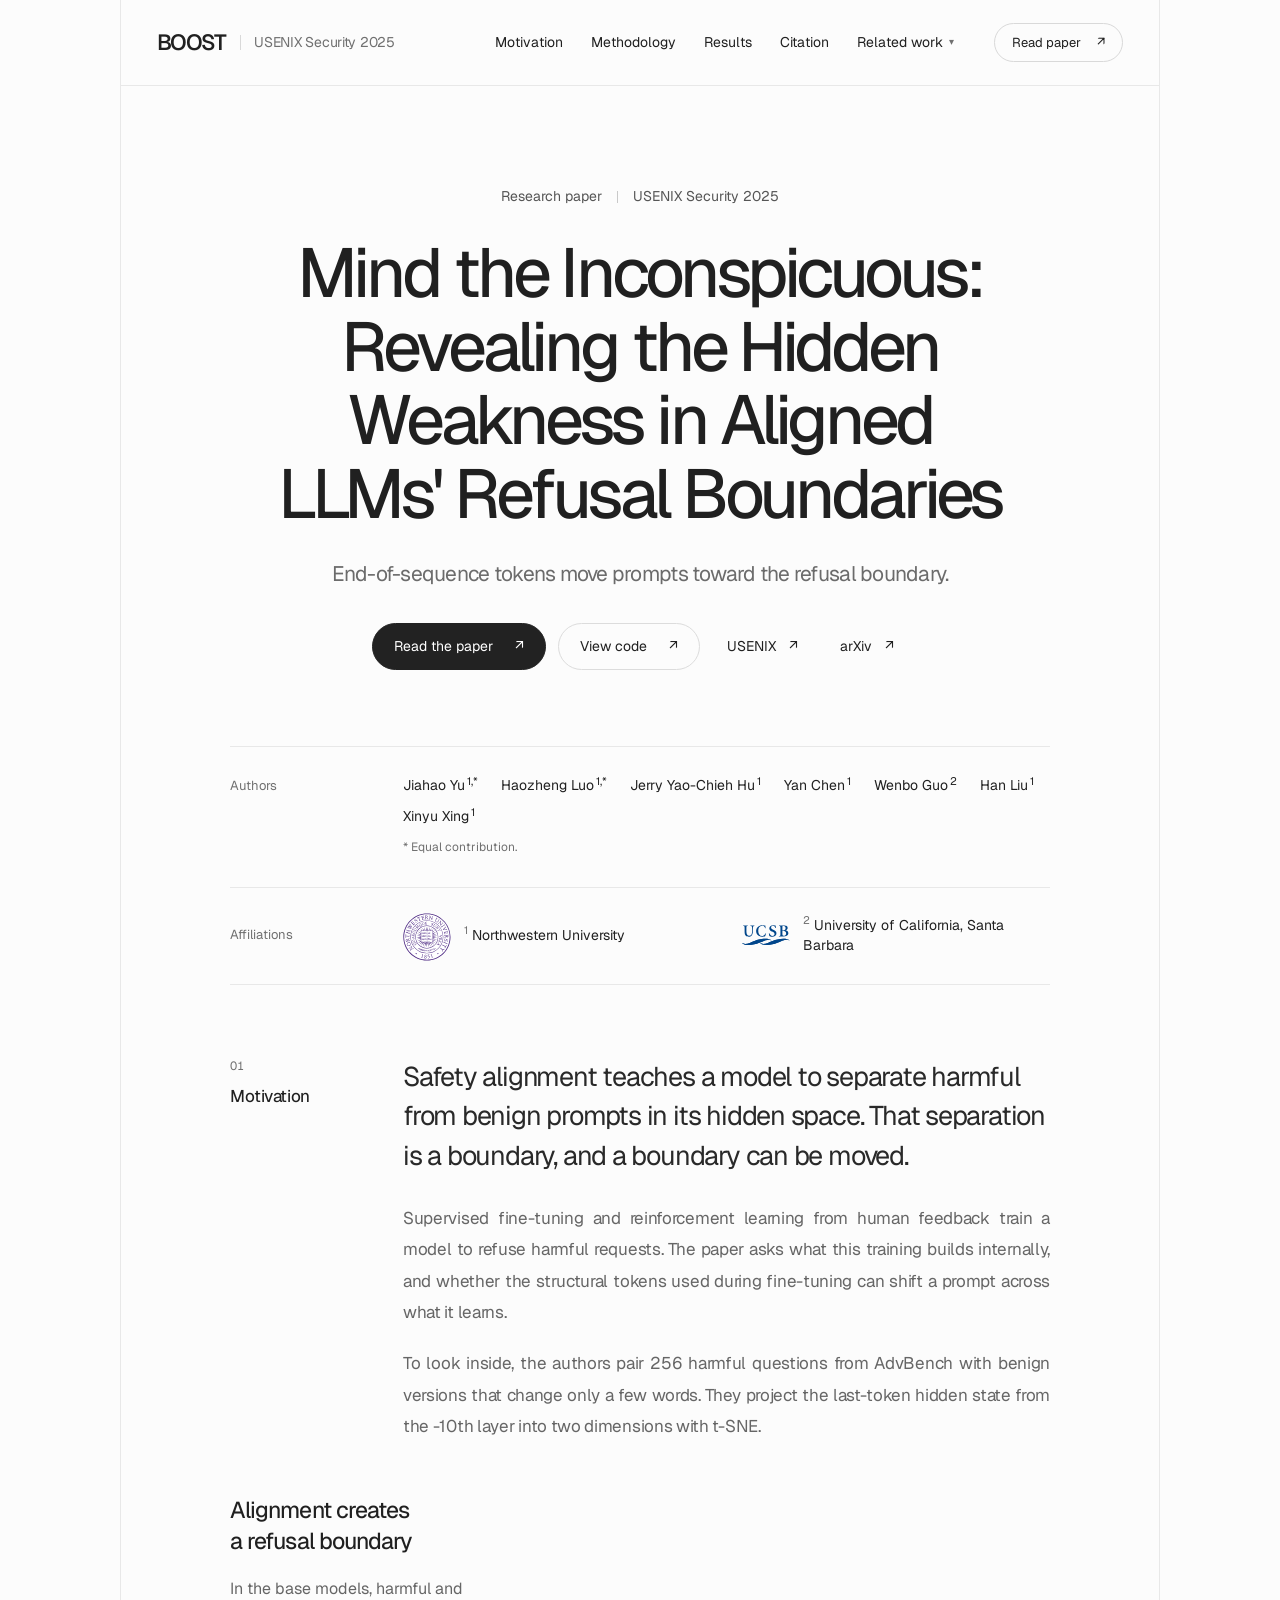
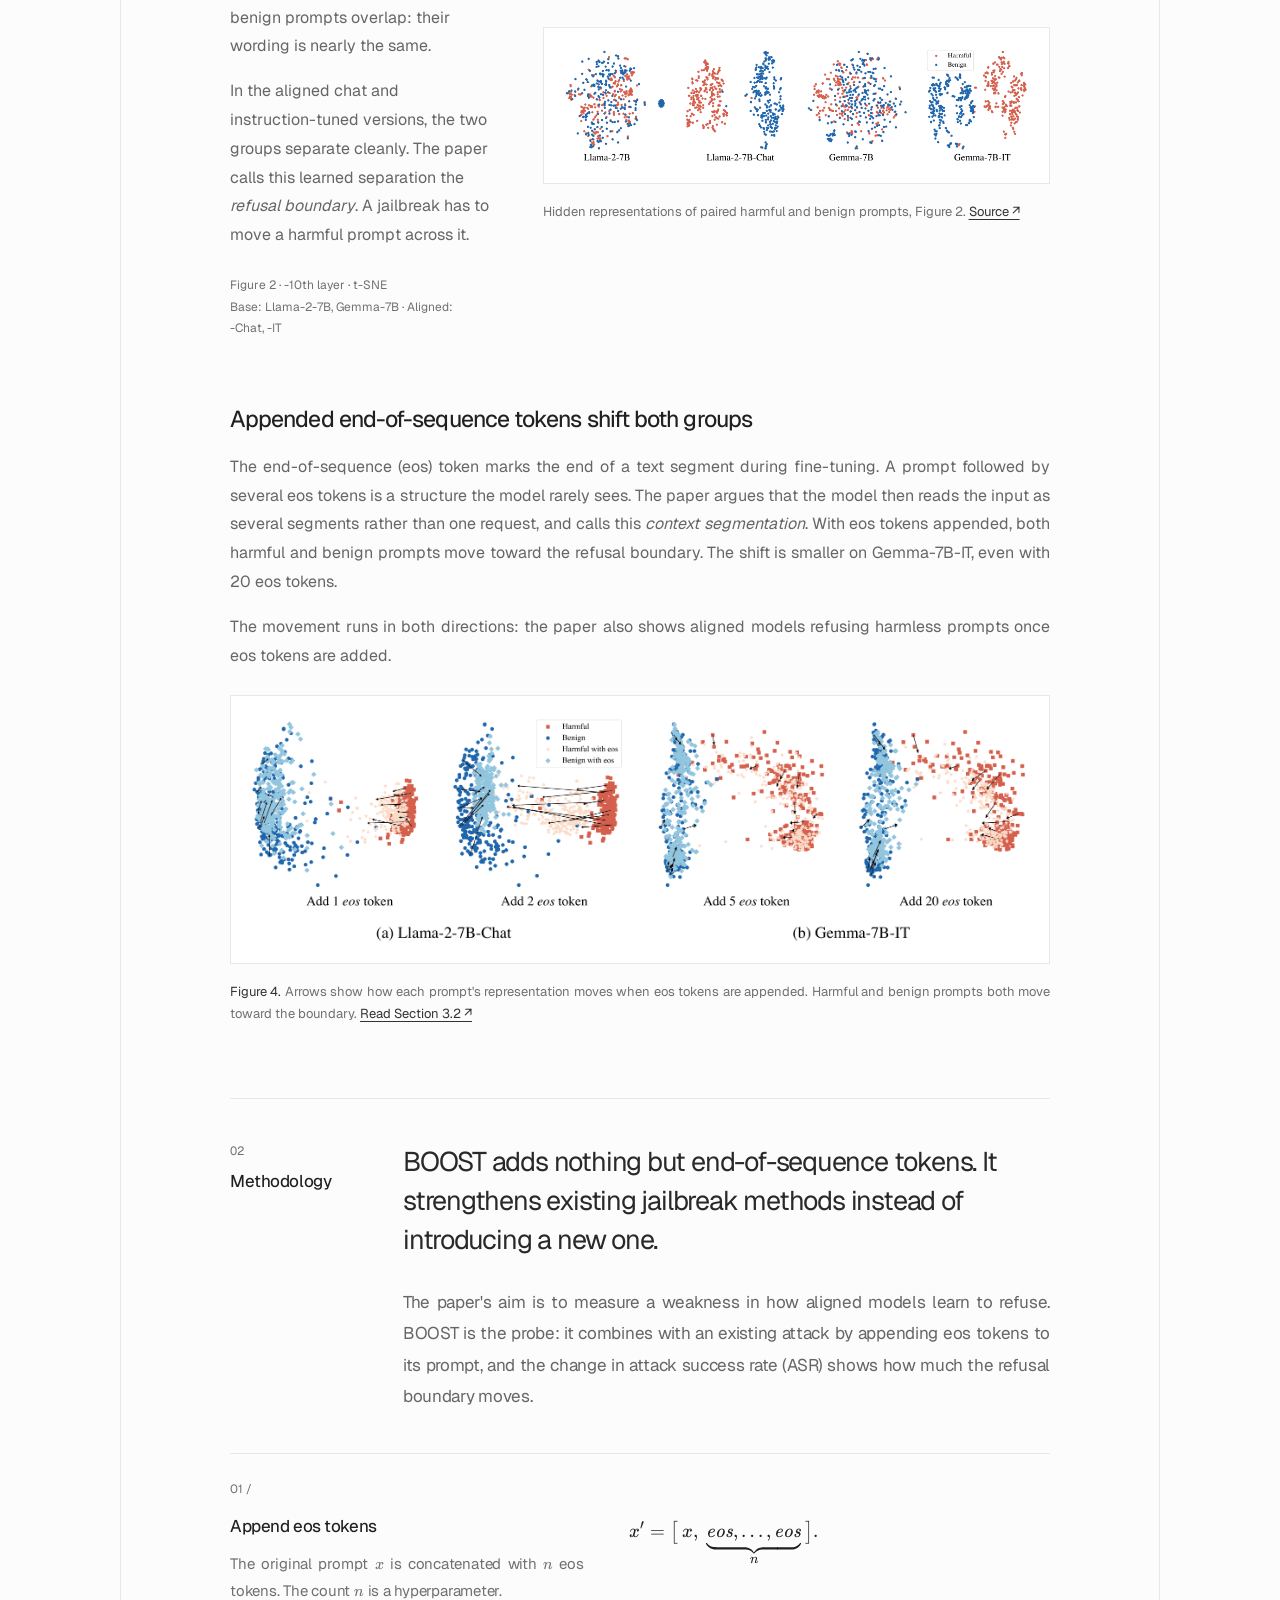
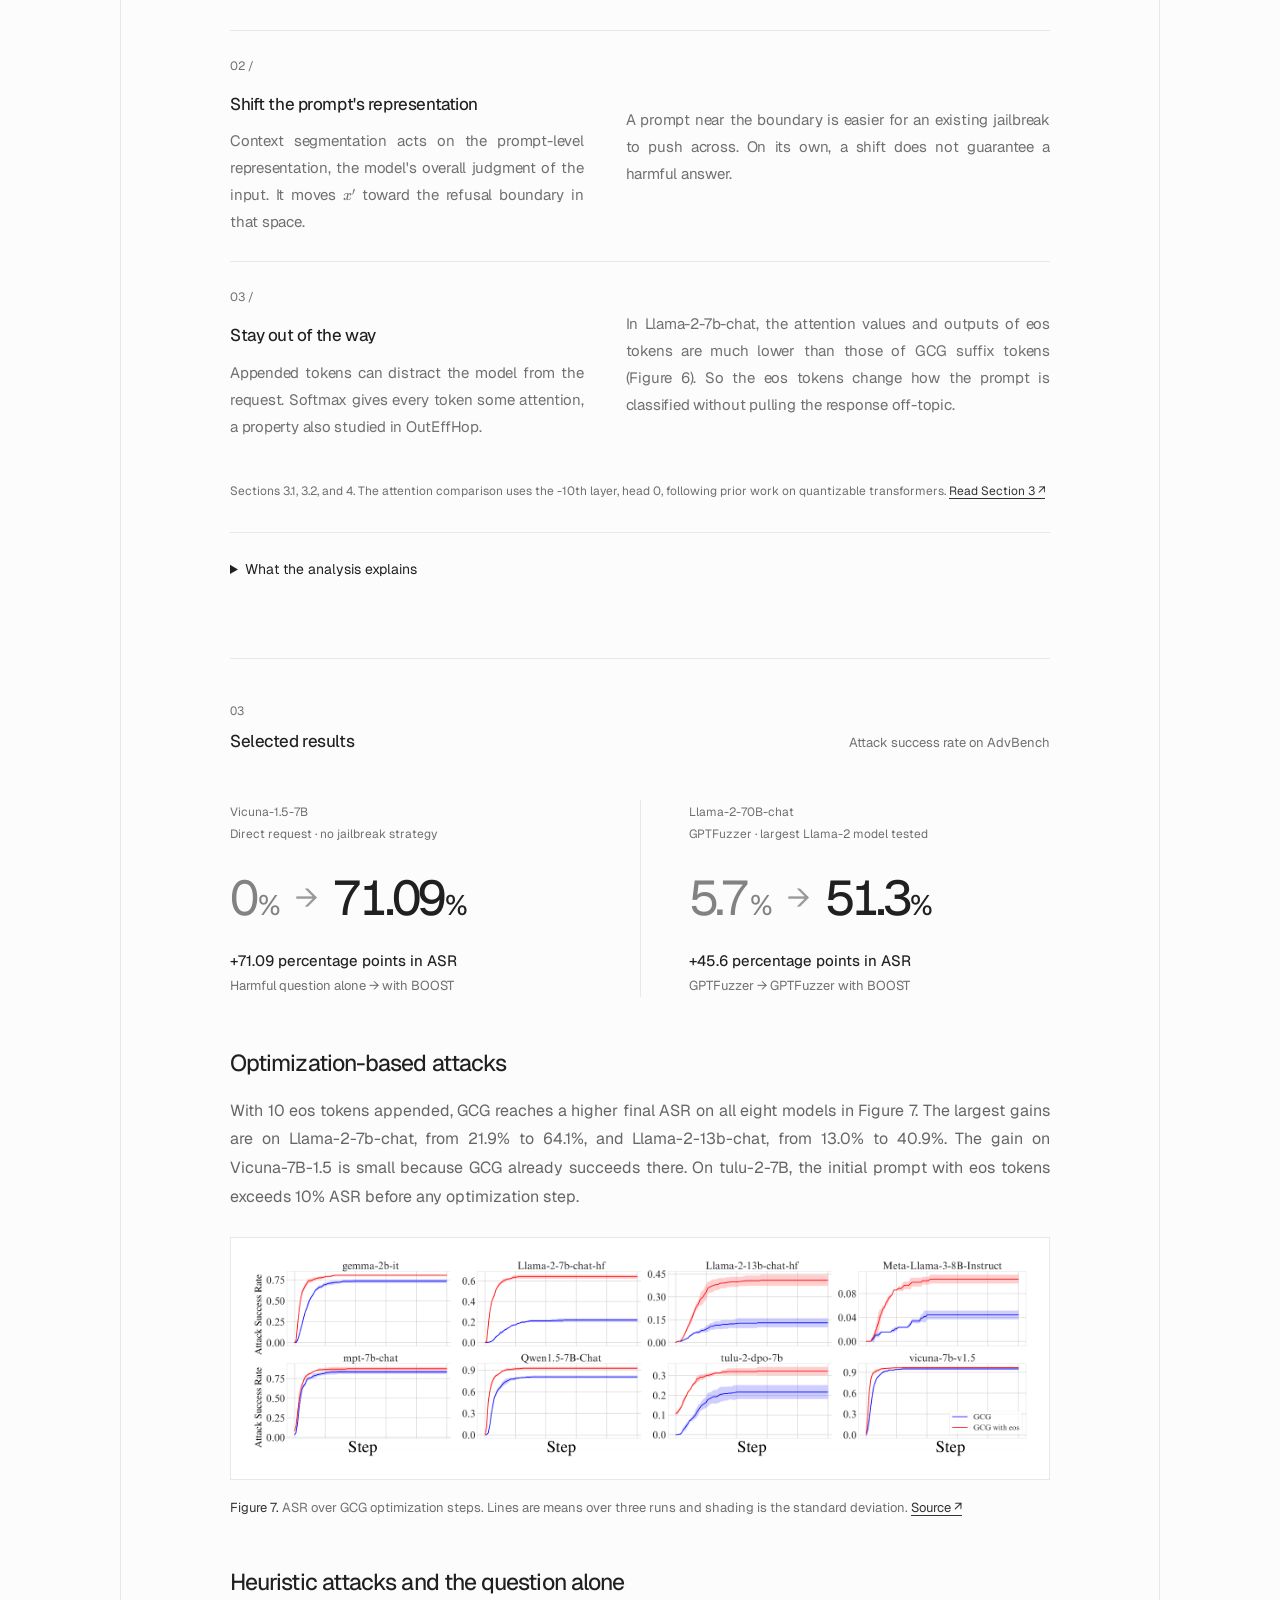
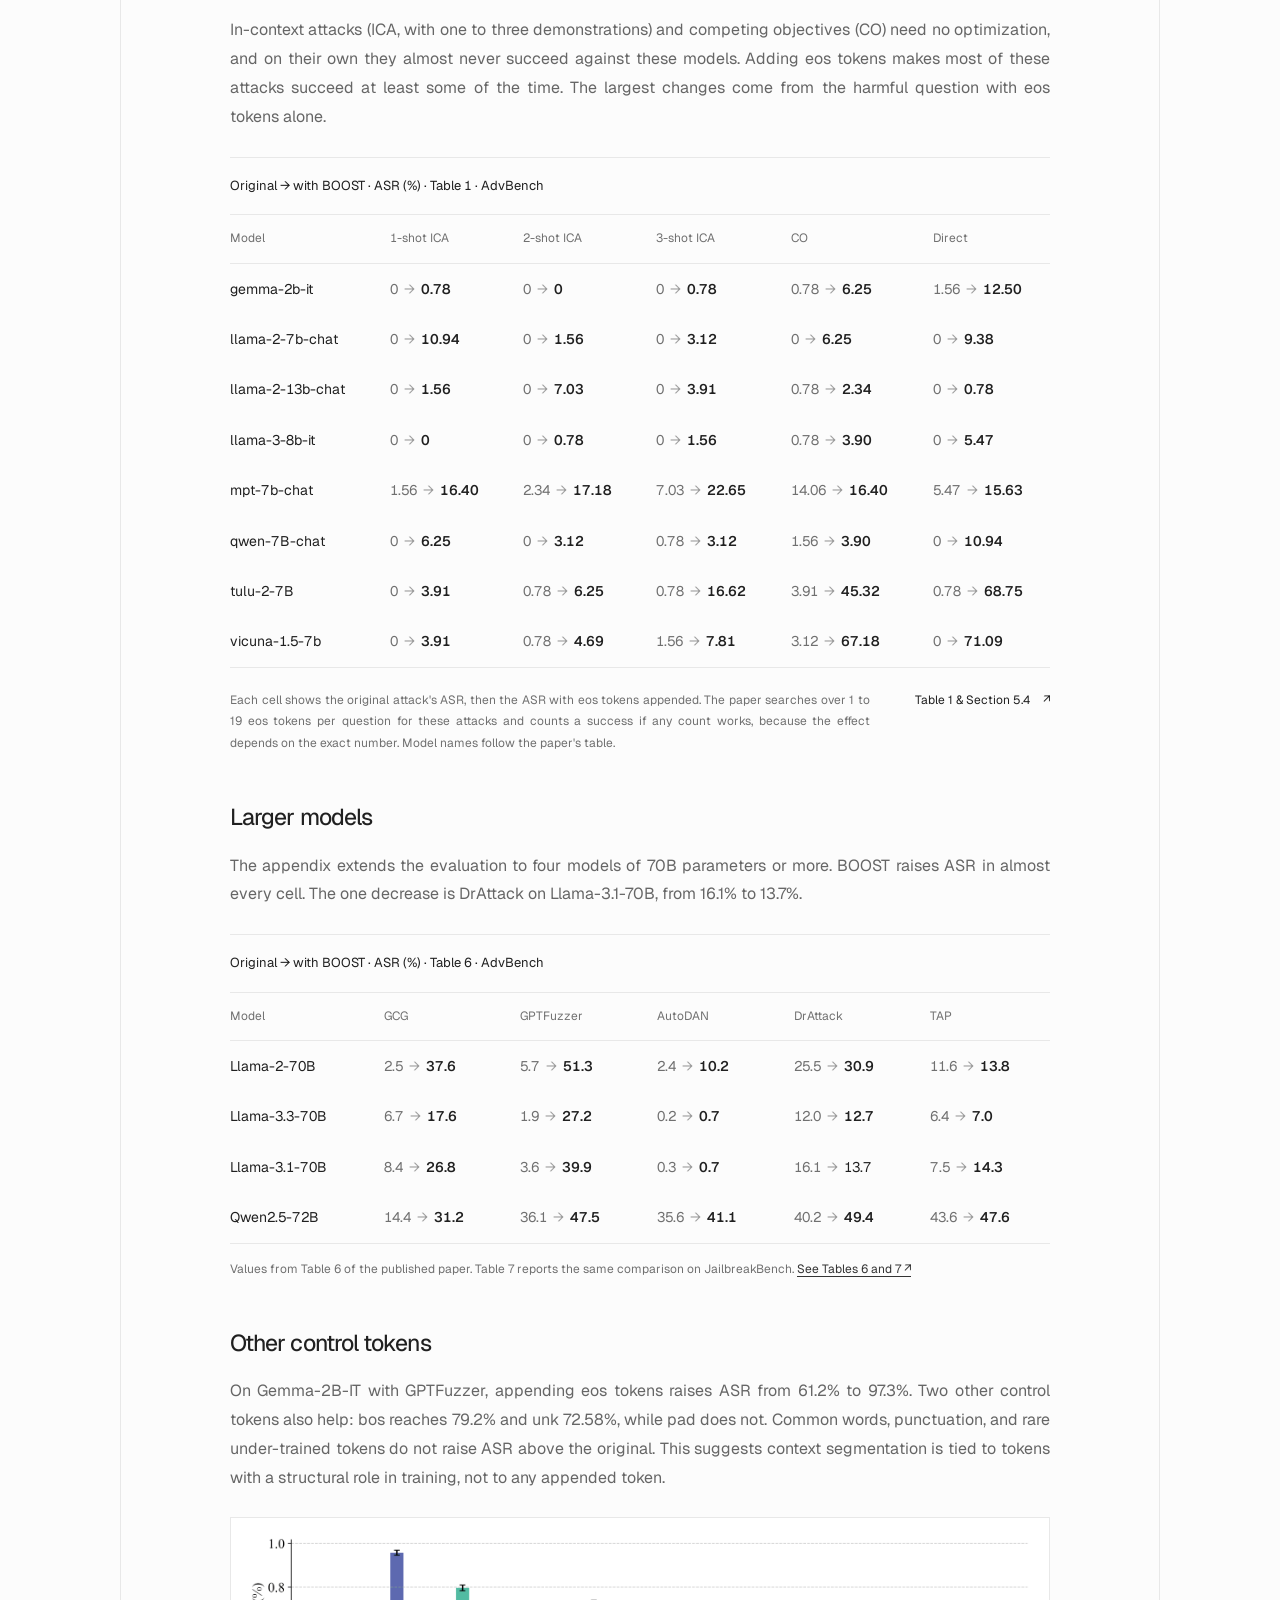
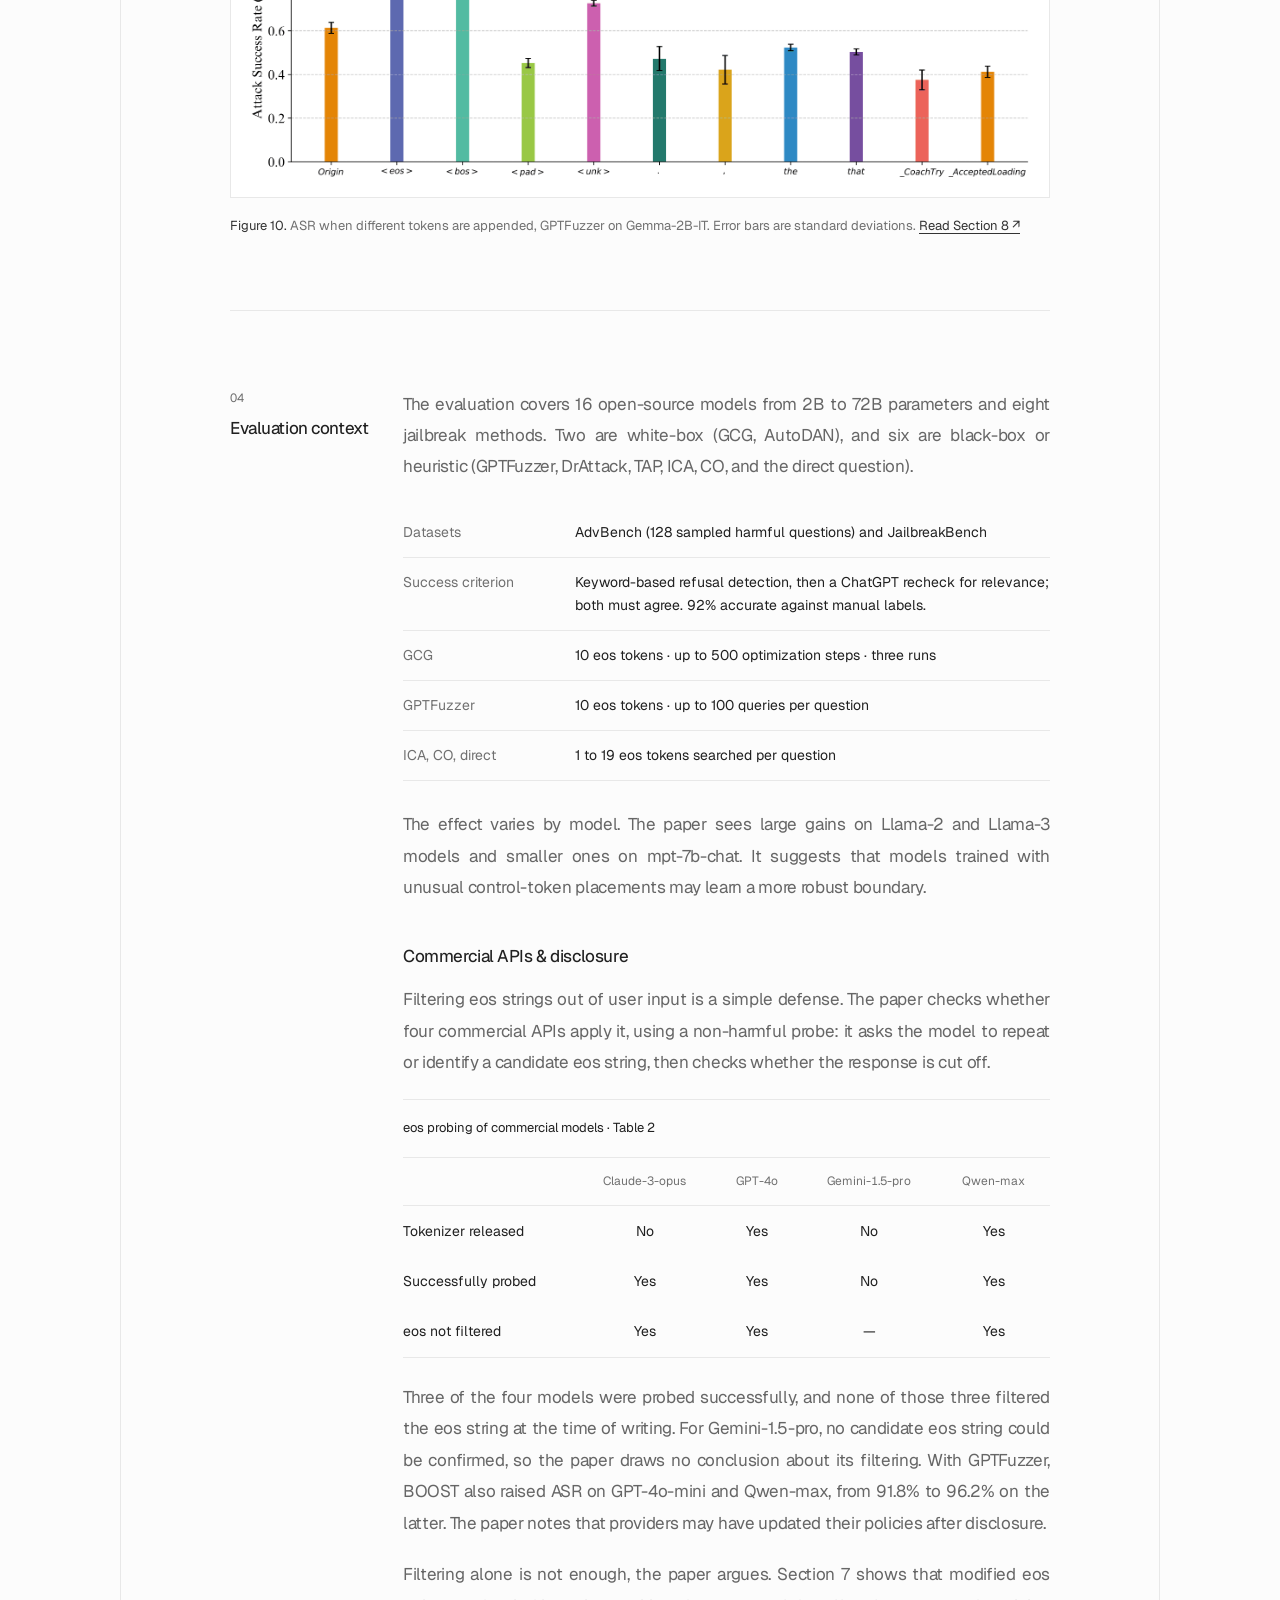
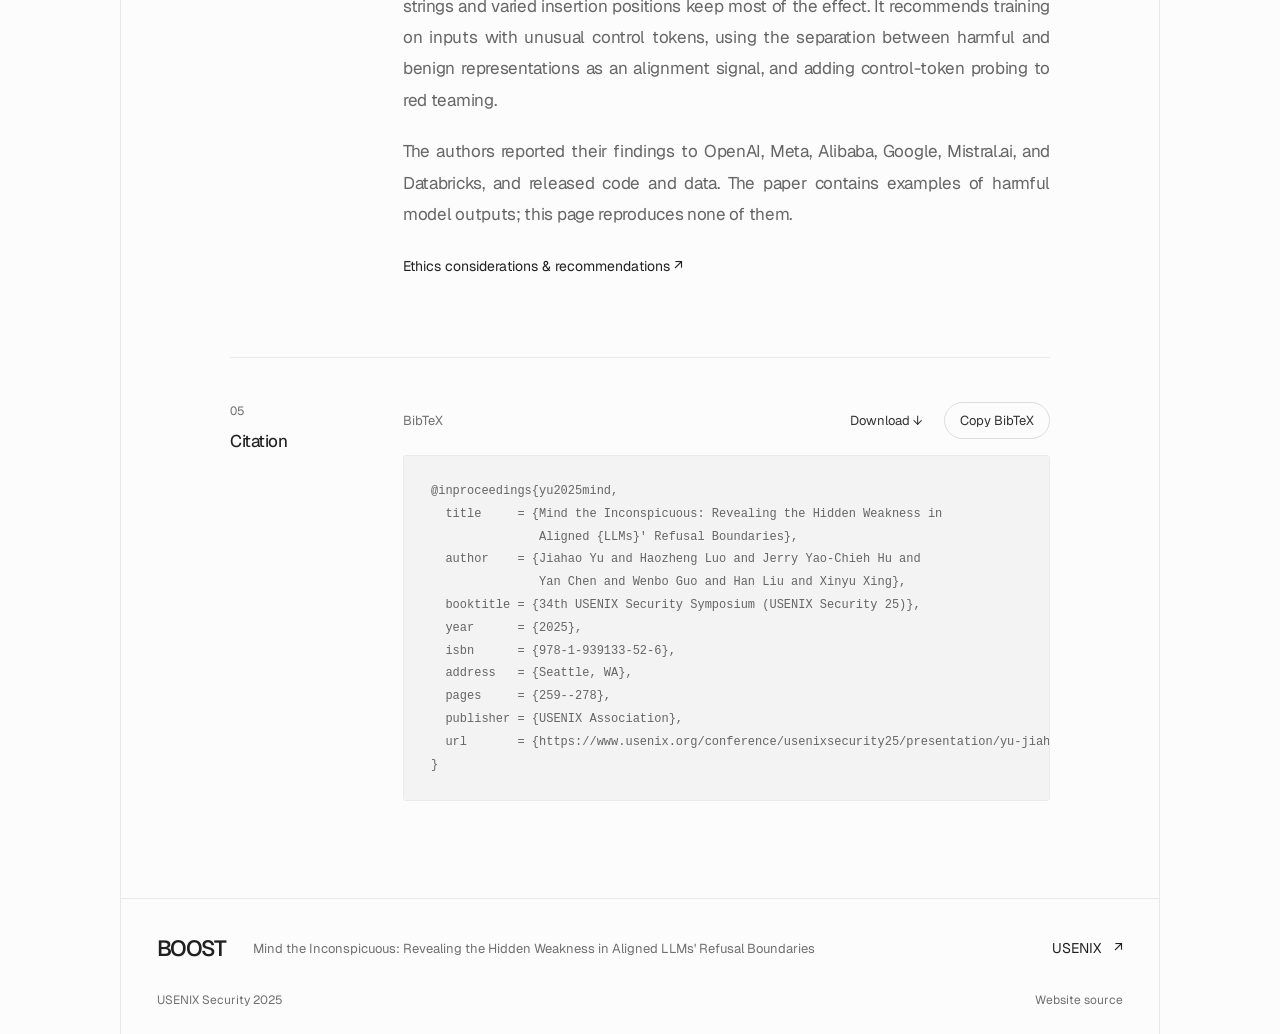
==== boost/index.html @ 08b00dbe "add BOOST and hf-attention-normalizers pages; generate menus from one list The header menu now also " ====
<!doctype html>
<html lang="en">
<head>
  <meta charset="utf-8">
  <meta name="viewport" content="width=device-width, initial-scale=1">
  <meta name="theme-color" content="#171717">
  <title>BOOST · Mind the Inconspicuous: Revealing the Hidden Weakness in Aligned LLMs' Refusal Boundaries</title>
  <meta name="description" content="Appending end-of-sequence tokens shifts prompts toward the refusal boundary that safety alignment learns, and raises the success rate of existing jailbreak methods. USENIX Security 2025.">
  <meta property="og:title" content="BOOST · Mind the Inconspicuous: Revealing the Hidden Weakness in Aligned LLMs' Refusal Boundaries">
  <meta property="og:description" content="How end-of-sequence tokens move prompts across an aligned model's refusal boundary. USENIX Security 2025.">
  <meta property="og:type" content="website">
  <meta name="citation_title" content="Mind the Inconspicuous: Revealing the Hidden Weakness in Aligned LLMs' Refusal Boundaries">
  <meta name="citation_author" content="Jiahao Yu">
  <meta name="citation_author_institution" content="Northwestern University">
  <meta name="citation_author" content="Haozheng Luo">
  <meta name="citation_author_institution" content="Northwestern University">
  <meta name="citation_author" content="Jerry Yao-Chieh Hu">
  <meta name="citation_author_institution" content="Northwestern University">
  <meta name="citation_author" content="Yan Chen">
  <meta name="citation_author_institution" content="Northwestern University">
  <meta name="citation_author" content="Wenbo Guo">
  <meta name="citation_author_institution" content="University of California, Santa Barbara">
  <meta name="citation_author" content="Han Liu">
  <meta name="citation_author_institution" content="Northwestern University">
  <meta name="citation_author" content="Xinyu Xing">
  <meta name="citation_author_institution" content="Northwestern University">
  <meta name="citation_publication_date" content="2025">
  <meta name="citation_conference_title" content="34th USENIX Security Symposium (USENIX Security 25)">
  <meta name="citation_firstpage" content="259">
  <meta name="citation_lastpage" content="278">
  <meta name="citation_isbn" content="978-1-939133-52-6">
  <meta name="citation_pdf_url" content="https://www.usenix.org/system/files/usenixsecurity25-yu-jiahao.pdf">
  <meta name="citation_arxiv_id" content="2405.20653">
  <link rel="icon" type="image/svg+xml" href="data:image/svg+xml,%3Csvg xmlns='http://www.w3.org/2000/svg' viewBox='0 0 64 64'%3E%3Crect width='64' height='64' rx='16' fill='%23171717'/%3E%3Cpath d='M34 12v40' stroke='white' stroke-width='3' stroke-dasharray='4 4'/%3E%3Cpath d='M14 32h32M38 24l8 8-8 8' fill='none' stroke='white' stroke-width='5' stroke-linecap='round' stroke-linejoin='round'/%3E%3C/svg%3E">
  <link rel="canonical" href="https://oasis-research.github.io/boost/">
  <meta property="og:url" content="https://oasis-research.github.io/boost/">
  <link rel="preconnect" href="https://fonts.googleapis.com">
  <link rel="preconnect" href="https://fonts.gstatic.com" crossorigin>
  <link href="https://fonts.googleapis.com/css2?family=Geist:wght@400;450;500;550;600&display=swap" rel="stylesheet">
  <link rel="stylesheet" href="../assets/vendor/katex/katex.min.css">
  <link rel="stylesheet" href="../styles.css?v=16">
  <style>
    /* Page-specific: author names without profile links, and "before → after" table cells. */
    .authors > span { white-space: nowrap; }
    .pair .from { color: var(--muted); }
    .pair .to { font-weight: 550; }
    .pair .arrow { color: #a0a0a0; margin-inline: 6px; }
    .pair.down .to { font-weight: 400; }
    .prose h3 { font-size: 17px; line-height: 1.45; font-weight: 450; letter-spacing: -.025em; margin: 40px 0 16px; }
    .prose .table-wrap { margin: 4px 0 24px; }
    .check-table tbody td { text-align: center; }
    .check-table thead th:not(:first-child) { text-align: center; }
  </style>
  <script src="../assets/vendor/katex/katex.min.js" defer></script>
  <script src="../assets/vendor/katex/contrib/auto-render.min.js" defer></script>
  <script src="../script.js?v=4" defer></script>
</head>
<body>
  <a class="skip-link" href="#main">Skip to content</a>
  <div class="site-frame">
    <header class="site-header">
      <a class="wordmark" href="./" aria-label="BOOST home">BOOST<span class="wordmark-note">USENIX Security 2025</span></a>
      <nav aria-label="Main navigation"><a href="#motivation">Motivation</a><a href="#methodology">Methodology</a><a href="#results">Results</a><a href="#citation">Citation</a>
        <div class="nav-menu">
          <button type="button" class="nav-menu-toggle" aria-expanded="false" aria-controls="related-work">Related work <span class="nav-caret" aria-hidden="true">▾</span></button>
          <ul class="nav-menu-list" id="related-work">
            <li><a href="../"><span class="nav-menu-name">OASIS</span><span class="nav-menu-title">Attention Sinks and Outliers in Attention Residuals</span><span class="nav-menu-venue">NeurIPS 2026</span></a></li>
            <li><a href="../frost/"><span class="nav-menu-name">FROST</span><span class="nav-menu-title">Filtering Reasoning Outliers with Attention for Efficient Reasoning</span><span class="nav-menu-venue">ICLR 2026</span></a></li>
            <li><a href="./" aria-current="page"><span class="nav-menu-name">BOOST</span><span class="nav-menu-title">Mind the Inconspicuous: Revealing the Hidden Weakness in Aligned LLMs' Refusal Boundaries</span><span class="nav-menu-venue">USENIX Security 2025</span></a></li>
            <li><a href="../germ/"><span class="nav-menu-name">GERM</span><span class="nav-menu-title">Fast and Low-Cost Genomic Foundation Models via Outlier Removal</span><span class="nav-menu-venue">ICML 2025</span></a></li>
            <li><a href="../outeffhop/"><span class="nav-menu-name">OutEffHop</span><span class="nav-menu-title">Outlier-Efficient Hopfield Layers for Large Transformer-Based Models</span><span class="nav-menu-venue">ICML 2024</span></a></li>
            <li class="nav-menu-group">Toolkit</li>
            <li><a href="../hf-attention-normalizers/"><span class="nav-menu-name">hf-attention-normalizers</span><span class="nav-menu-title">Softmax1, Sparsemax, and Entmax15 attention backends for Hugging Face Transformers</span><span class="nav-menu-venue">Python package</span></a></li>
          </ul>
        </div></nav>
      <a class="header-paper" href="https://www.usenix.org/system/files/usenixsecurity25-yu-jiahao.pdf">Read paper <span aria-hidden="true">↗</span></a>
    </header>
    <main id="main">
      <section class="hero" aria-labelledby="paper-title">
        <div class="paper-meta"><span>Research paper</span><span class="meta-divider" aria-hidden="true"></span><a href="https://www.usenix.org/conference/usenixsecurity25/presentation/yu-jiahao">USENIX Security 2025</a></div>
        <h1 id="paper-title">Mind the Inconspicuous: Revealing the Hidden Weakness in Aligned LLMs' Refusal Boundaries</h1>
        <p class="hero-deck"><span class="nw">End-of-sequence</span> tokens move prompts toward the refusal boundary.</p>
        <div class="resource-links">
          <a class="button primary" href="https://www.usenix.org/system/files/usenixsecurity25-yu-jiahao.pdf">Read the paper <span aria-hidden="true">↗</span></a>
          <a class="button secondary" href="https://github.com/MAGICS-LAB/XLLM">View code <span aria-hidden="true">↗</span></a>
          <a class="text-link" href="https://www.usenix.org/conference/usenixsecurity25/presentation/yu-jiahao">USENIX <span aria-hidden="true">↗</span></a>
          <a class="text-link" href="https://arxiv.org/abs/2405.20653">arXiv <span aria-hidden="true">↗</span></a>
        </div>
      </section>
      <section class="author-band" aria-labelledby="author-heading">
        <h2 id="author-heading">Authors</h2>
        <div class="authors"><span>Jiahao Yu<sup aria-label="Northwestern University; equal contribution">1,*</sup></span><span>Haozheng Luo<sup aria-label="Northwestern University; equal contribution">1,*</sup></span><span><span class="nw">Jerry Yao-Chieh</span> Hu<sup aria-label="Northwestern University">1</sup></span><span>Yan Chen<sup aria-label="Northwestern University">1</sup></span><span>Wenbo Guo<sup aria-label="University of California, Santa Barbara">2</sup></span><span>Han Liu<sup aria-label="Northwestern University">1</sup></span><span>Xinyu Xing<sup aria-label="Northwestern University">1</sup></span></div>
        <p class="author-note"><span aria-hidden="true">*</span> Equal contribution.</p>
      </section>
      <section class="affiliation-band" aria-labelledby="affiliation-heading">
        <h2 id="affiliation-heading">Affiliations</h2>
        <ul class="affiliations"><li><span class="aff-logo"><img src="../assets/logos/northwestern.svg" alt="Northwestern University logo" loading="lazy" decoding="async"></span><span class="aff-name"><sup>1</sup>Northwestern University</span></li><li><span class="aff-logo"><img src="../assets/logos/ucsb.svg" alt="University of California, Santa Barbara logo" loading="lazy" decoding="async"></span><span class="aff-name"><sup>2</sup>University of California, Santa Barbara</span></li></ul>
      </section>
      <section id="motivation" class="motivation-section" aria-labelledby="motivation-heading">
        <div class="reading-intro">
          <div class="section-label"><span class="section-number">01</span><h2 id="motivation-heading">Motivation</h2></div>
          <div class="prose">
            <p class="lead">Safety alignment teaches a model to separate harmful from benign prompts in its hidden space. That separation is a boundary, and a boundary can be moved.</p>
            <p>Supervised <span class="nw">fine-tuning</span> and reinforcement learning from human feedback train a model to refuse harmful requests. The paper asks what this training builds internally, and whether the structural tokens used during <span class="nw">fine-tuning</span> can shift a prompt across what it learns.</p>
            <p>To look inside, the authors pair 256 harmful questions from AdvBench with benign versions that change only a few words. They project the <span class="nw">last-token</span> hidden state from the <span class="nw">-10th</span> layer into two dimensions with <span class="nw">t-SNE</span>.</p>
          </div>
        </div>
        <div class="observation-layout">
          <div class="observation-copy"><h3>Alignment creates a refusal boundary</h3><p>In the base models, harmful and benign prompts overlap: their wording is nearly the same.</p><p>In the aligned chat and <span class="nw">instruction-tuned</span> versions, the two groups separate cleanly. The paper calls this learned separation the <em>refusal boundary</em>. A jailbreak has to move a harmful prompt across it.</p><p class="evidence-label">Figure 2 · <span class="nw">-10th</span> layer · <span class="nw">t-SNE</span><br>Base: <span class="nw">Llama-2-7B</span>, <span class="nw">Gemma-7B</span> · Aligned: <span class="nw">-Chat</span>, <span class="nw">-IT</span></p></div>
          <figure class="paper-figure"><a class="figure-image compact-figure" href="assets/refusal-boundary.png" aria-label="Open the refusal boundary figure at full size"><img src="assets/refusal-boundary.png" width="1800" height="444" alt="Figure 2: t-SNE projections of hidden representations for harmful (red) and benign (blue) prompts. In Llama-2-7B and Gemma-7B the two colors are mixed. In Llama-2-7B-Chat and Gemma-7B-IT they form separate clusters." loading="lazy"></a><figcaption>Hidden representations of paired harmful and benign prompts, Figure 2. <a href="https://www.usenix.org/system/files/usenixsecurity25-yu-jiahao.pdf#page=5">Source ↗</a></figcaption></figure>
        </div>
        <div class="subsection-heading"><h3>Appended <span class="nw">end-of-sequence</span> tokens shift both groups</h3><p>The <span class="nw">end-of-sequence</span> (eos) token marks the end of a text segment during <span class="nw">fine-tuning</span>. A prompt followed by several eos tokens is a structure the model rarely sees. The paper argues that the model then reads the input as several segments rather than one request, and calls this <em>context segmentation</em>. With eos tokens appended, both harmful and benign prompts move toward the refusal boundary. The shift is smaller on <span class="nw">Gemma-7B-IT</span>, even with 20 eos tokens.</p><p>The movement runs in both directions: the paper also shows aligned models refusing harmless prompts once eos tokens are added.</p></div>
        <figure class="paper-figure"><a class="figure-image compact-figure" href="assets/context-segmentation.png" aria-label="Open the context segmentation figure at full size"><img src="assets/context-segmentation.png" width="1800" height="525" alt="Figure 4: t-SNE projections for Llama-2-7B-Chat with 1 and 2 appended eos tokens and Gemma-7B-IT with 5 and 20. Arrows connect each prompt to its eos-appended version. For Llama-2-7B-Chat, harmful prompts move far toward the benign cluster; for Gemma-7B-IT the arrows are shorter." loading="lazy"></a><figcaption><span>Figure 4.</span> Arrows show how each prompt's representation moves when eos tokens are appended. Harmful and benign prompts both move toward the boundary. <a href="https://www.usenix.org/system/files/usenixsecurity25-yu-jiahao.pdf#page=6">Read Section 3.2 ↗</a></figcaption></figure>
      </section>
      <section id="methodology" class="method-section" aria-labelledby="method-heading">
        <div class="reading-intro method-intro-grid"><div class="section-label"><span class="section-number">02</span><h2 id="method-heading">Methodology</h2></div>
        <div class="method-intro prose"><p class="lead">BOOST adds nothing but <span class="nw">end-of-sequence</span> tokens. It strengthens existing jailbreak methods instead of introducing a new one.</p><p>The paper's aim is to measure a weakness in how aligned models learn to refuse. BOOST is the probe: it combines with an existing attack by appending eos tokens to its prompt, and the change in attack success rate (ASR) shows how much the refusal boundary moves.</p></div></div>
        <ol class="method-steps">
          <li>
            <div class="step-copy"><span class="step-index">01 /</span><h3>Append eos tokens</h3><p>The original prompt \(x\) is concatenated with \(n\) eos tokens. The count \(n\) is a hyperparameter.</p></div>
            <div class="equation" tabindex="0" role="region" aria-label="BOOST prompt construction">
              \[
                x' = \bigl[\,x,\ \underbrace{\mathit{eos},\ldots,\mathit{eos}}_{n}\,\bigr].
              \]
            </div>
          </li>
          <li>
            <div class="step-copy"><span class="step-index">02 /</span><h3>Shift the prompt's representation</h3><p>Context segmentation acts on the <span class="nw">prompt-level</span> representation, the model's overall judgment of the input. It moves \(x'\) toward the refusal boundary in that space.</p></div>
            <div class="step-copy"><p>A prompt near the boundary is easier for an existing jailbreak to push across. On its own, a shift does not guarantee a harmful answer.</p></div>
          </li>
          <li>
            <div class="step-copy"><span class="step-index">03 /</span><h3>Stay out of the way</h3><p>Appended tokens can distract the model from the request. Softmax gives every token some attention, a property also studied in <a href="../outeffhop/">OutEffHop</a>.</p></div>
            <div class="step-copy"><p>In <span class="nw">Llama-2-7b-chat</span>, the attention values and outputs of eos tokens are much lower than those of GCG suffix tokens (Figure 6). So the eos tokens change how the prompt is classified without pulling the response <span class="nw">off-topic</span>.</p></div>
          </li>
        </ol>
        <p class="section-source">Sections 3.1, 3.2, and 4. The attention comparison uses the <span class="nw">-10th</span> layer, head 0, following prior work on quantizable transformers. <a href="https://www.usenix.org/system/files/usenixsecurity25-yu-jiahao.pdf#page=4">Read Section 3 ↗</a></p>
        <details class="research-details">
          <summary>What the analysis explains</summary>
          <div class="prose"><p>The appendix gives a Bayesian reading of how the refusal boundary forms during alignment. Section 3.3 compares BOOST with other ways of crossing the boundary: gradient-optimized suffixes, jailbreak templates, few-shot benign instructions, and prompt injection. The comparison measures the distance from a modified prompt to the centroid of benign prompts in the same projection.</p><p>The two effects act at different levels. Low token-level attention keeps the eos tokens from changing how the original request is represented. The <span class="nw">prompt-level</span> shift changes how the whole input is classified. <a href="https://www.usenix.org/system/files/usenixsecurity25-yu-jiahao.pdf#page=6">Read Sections 3.3 and 4 ↗</a></p></div>
        </details>
      </section>
      <section id="results" class="results-section" aria-labelledby="results-heading">
        <div class="wide-section-heading"><div class="section-label"><span class="section-number">03</span><h2 id="results-heading">Selected results</h2></div><span class="section-aside">Attack success rate on AdvBench</span></div>
        <div class="result-highlights">
          <article>
            <p class="metric-label"><span class="nw">Vicuna-1.5-7B</span> <span>Direct request · no jailbreak strategy</span></p>
            <div class="metric-values"><span class="metric-before">0<span class="unit">%</span></span><span class="metric-arrow" aria-hidden="true">→</span><strong>71.09<span class="unit">%</span></strong></div>
            <div class="metric-context"><h3>+71.09 percentage points in ASR</h3><p>Harmful question alone → with BOOST</p></div>
          </article>
          <article>
            <p class="metric-label"><span class="nw">Llama-2-70B-chat</span> <span>GPTFuzzer · largest Llama-2 model tested</span></p>
            <div class="metric-values"><span class="metric-before">5.7<span class="unit">%</span></span><span class="metric-arrow" aria-hidden="true">→</span><strong>51.3<span class="unit">%</span></strong></div>
            <div class="metric-context"><h3>+45.6 percentage points in ASR</h3><p>GPTFuzzer → GPTFuzzer with BOOST</p></div>
          </article>
        </div>
        <div class="subsection-heading"><h3>Optimization-based attacks</h3><p>With 10 eos tokens appended, GCG reaches a higher final ASR on all eight models in Figure 7. The largest gains are on <span class="nw">Llama-2-7b-chat</span>, from 21.9% to 64.1%, and <span class="nw">Llama-2-13b-chat</span>, from 13.0% to 40.9%. The gain on <span class="nw">Vicuna-7B-1.5</span> is small because GCG already succeeds there. On <span class="nw">tulu-2-7B</span>, the initial prompt with eos tokens exceeds 10% ASR before any optimization step.</p></div>
        <figure class="paper-figure"><a class="figure-image compact-figure" href="assets/gcg-asr.png" aria-label="Open the GCG results figure at full size"><img src="assets/gcg-asr.png" width="1792" height="464" alt="Figure 7: attack success rate over GCG optimization steps for eight models. The red curve, GCG with eos, is at or above the blue curve, GCG, on every model; the gap is largest on Llama-2-7b-chat and Llama-2-13b-chat." loading="lazy"></a><figcaption><span>Figure 7.</span> ASR over GCG optimization steps. Lines are means over three runs and shading is the standard deviation. <a href="https://www.usenix.org/system/files/usenixsecurity25-yu-jiahao.pdf#page=9">Source ↗</a></figcaption></figure>
        <div class="subsection-heading"><h3>Heuristic attacks and the question alone</h3><p><span class="nw">In-context</span> attacks (ICA, with one to three demonstrations) and competing objectives (CO) need no optimization, and on their own they almost never succeed against these models. Adding eos tokens makes most of these attacks succeed at least some of the time. The largest changes come from the harmful question with eos tokens alone.</p></div>
        <div class="table-wrap" tabindex="0" role="region" aria-label="ASR of ICA, CO, and direct attack with and without BOOST, scroll horizontally on small screens"><table><caption>Original → with BOOST · ASR (%) · Table 1 · AdvBench</caption><thead><tr><th scope="col">Model</th><th scope="col"><span class="nw">1-shot</span> ICA</th><th scope="col"><span class="nw">2-shot</span> ICA</th><th scope="col"><span class="nw">3-shot</span> ICA</th><th scope="col">CO</th><th scope="col">Direct</th></tr></thead><tbody>
          <tr><th scope="row"><span class="nw">gemma-2b-it</span></th><td class="pair"><span class="from">0</span><span class="arrow">→</span><span class="to">0.78</span></td><td class="pair"><span class="from">0</span><span class="arrow">→</span><span class="to">0</span></td><td class="pair"><span class="from">0</span><span class="arrow">→</span><span class="to">0.78</span></td><td class="pair"><span class="from">0.78</span><span class="arrow">→</span><span class="to">6.25</span></td><td class="pair"><span class="from">1.56</span><span class="arrow">→</span><span class="to">12.50</span></td></tr>
          <tr><th scope="row"><span class="nw">llama-2-7b-chat</span></th><td class="pair"><span class="from">0</span><span class="arrow">→</span><span class="to">10.94</span></td><td class="pair"><span class="from">0</span><span class="arrow">→</span><span class="to">1.56</span></td><td class="pair"><span class="from">0</span><span class="arrow">→</span><span class="to">3.12</span></td><td class="pair"><span class="from">0</span><span class="arrow">→</span><span class="to">6.25</span></td><td class="pair"><span class="from">0</span><span class="arrow">→</span><span class="to">9.38</span></td></tr>
          <tr><th scope="row"><span class="nw">llama-2-13b-chat</span></th><td class="pair"><span class="from">0</span><span class="arrow">→</span><span class="to">1.56</span></td><td class="pair"><span class="from">0</span><span class="arrow">→</span><span class="to">7.03</span></td><td class="pair"><span class="from">0</span><span class="arrow">→</span><span class="to">3.91</span></td><td class="pair"><span class="from">0.78</span><span class="arrow">→</span><span class="to">2.34</span></td><td class="pair"><span class="from">0</span><span class="arrow">→</span><span class="to">0.78</span></td></tr>
          <tr><th scope="row"><span class="nw">llama-3-8b-it</span></th><td class="pair"><span class="from">0</span><span class="arrow">→</span><span class="to">0</span></td><td class="pair"><span class="from">0</span><span class="arrow">→</span><span class="to">0.78</span></td><td class="pair"><span class="from">0</span><span class="arrow">→</span><span class="to">1.56</span></td><td class="pair"><span class="from">0.78</span><span class="arrow">→</span><span class="to">3.90</span></td><td class="pair"><span class="from">0</span><span class="arrow">→</span><span class="to">5.47</span></td></tr>
          <tr><th scope="row"><span class="nw">mpt-7b-chat</span></th><td class="pair"><span class="from">1.56</span><span class="arrow">→</span><span class="to">16.40</span></td><td class="pair"><span class="from">2.34</span><span class="arrow">→</span><span class="to">17.18</span></td><td class="pair"><span class="from">7.03</span><span class="arrow">→</span><span class="to">22.65</span></td><td class="pair"><span class="from">14.06</span><span class="arrow">→</span><span class="to">16.40</span></td><td class="pair"><span class="from">5.47</span><span class="arrow">→</span><span class="to">15.63</span></td></tr>
          <tr><th scope="row"><span class="nw">qwen-7B-chat</span></th><td class="pair"><span class="from">0</span><span class="arrow">→</span><span class="to">6.25</span></td><td class="pair"><span class="from">0</span><span class="arrow">→</span><span class="to">3.12</span></td><td class="pair"><span class="from">0.78</span><span class="arrow">→</span><span class="to">3.12</span></td><td class="pair"><span class="from">1.56</span><span class="arrow">→</span><span class="to">3.90</span></td><td class="pair"><span class="from">0</span><span class="arrow">→</span><span class="to">10.94</span></td></tr>
          <tr><th scope="row"><span class="nw">tulu-2-7B</span></th><td class="pair"><span class="from">0</span><span class="arrow">→</span><span class="to">3.91</span></td><td class="pair"><span class="from">0.78</span><span class="arrow">→</span><span class="to">6.25</span></td><td class="pair"><span class="from">0.78</span><span class="arrow">→</span><span class="to">16.62</span></td><td class="pair"><span class="from">3.91</span><span class="arrow">→</span><span class="to">45.32</span></td><td class="pair"><span class="from">0.78</span><span class="arrow">→</span><span class="to">68.75</span></td></tr>
          <tr><th scope="row"><span class="nw">vicuna-1.5-7b</span></th><td class="pair"><span class="from">0</span><span class="arrow">→</span><span class="to">3.91</span></td><td class="pair"><span class="from">0.78</span><span class="arrow">→</span><span class="to">4.69</span></td><td class="pair"><span class="from">1.56</span><span class="arrow">→</span><span class="to">7.81</span></td><td class="pair"><span class="from">3.12</span><span class="arrow">→</span><span class="to">67.18</span></td><td class="pair"><span class="from">0</span><span class="arrow">→</span><span class="to">71.09</span></td></tr>
        </tbody></table></div>
        <div class="result-notes"><p>Each cell shows the original attack's ASR, then the ASR with eos tokens appended. The paper searches over 1 to 19 eos tokens per question for these attacks and counts a success if any count works, because the effect depends on the exact number. Model names follow the paper's table.</p><a class="text-link" href="https://www.usenix.org/system/files/usenixsecurity25-yu-jiahao.pdf#page=11">Table 1 &amp; Section 5.4 <span aria-hidden="true">↗</span></a></div>
        <div class="subsection-heading"><h3>Larger models</h3><p>The appendix extends the evaluation to four models of 70B parameters or more. BOOST raises ASR in almost every cell. The one decrease is DrAttack on <span class="nw">Llama-3.1-70B</span>, from 16.1% to 13.7%.</p></div>
        <div class="table-wrap" tabindex="0" role="region" aria-label="ASR on models of 70B parameters or more, scroll horizontally on small screens"><table><caption>Original → with BOOST · ASR (%) · Table 6 · AdvBench</caption><thead><tr><th scope="col">Model</th><th scope="col">GCG</th><th scope="col">GPTFuzzer</th><th scope="col">AutoDAN</th><th scope="col">DrAttack</th><th scope="col">TAP</th></tr></thead><tbody>
          <tr><th scope="row"><span class="nw">Llama-2-70B</span></th><td class="pair"><span class="from">2.5</span><span class="arrow">→</span><span class="to">37.6</span></td><td class="pair"><span class="from">5.7</span><span class="arrow">→</span><span class="to">51.3</span></td><td class="pair"><span class="from">2.4</span><span class="arrow">→</span><span class="to">10.2</span></td><td class="pair"><span class="from">25.5</span><span class="arrow">→</span><span class="to">30.9</span></td><td class="pair"><span class="from">11.6</span><span class="arrow">→</span><span class="to">13.8</span></td></tr>
          <tr><th scope="row"><span class="nw">Llama-3.3-70B</span></th><td class="pair"><span class="from">6.7</span><span class="arrow">→</span><span class="to">17.6</span></td><td class="pair"><span class="from">1.9</span><span class="arrow">→</span><span class="to">27.2</span></td><td class="pair"><span class="from">0.2</span><span class="arrow">→</span><span class="to">0.7</span></td><td class="pair"><span class="from">12.0</span><span class="arrow">→</span><span class="to">12.7</span></td><td class="pair"><span class="from">6.4</span><span class="arrow">→</span><span class="to">7.0</span></td></tr>
          <tr><th scope="row"><span class="nw">Llama-3.1-70B</span></th><td class="pair"><span class="from">8.4</span><span class="arrow">→</span><span class="to">26.8</span></td><td class="pair"><span class="from">3.6</span><span class="arrow">→</span><span class="to">39.9</span></td><td class="pair"><span class="from">0.3</span><span class="arrow">→</span><span class="to">0.7</span></td><td class="pair down"><span class="from">16.1</span><span class="arrow">→</span><span class="to">13.7</span></td><td class="pair"><span class="from">7.5</span><span class="arrow">→</span><span class="to">14.3</span></td></tr>
          <tr><th scope="row"><span class="nw">Qwen2.5-72B</span></th><td class="pair"><span class="from">14.4</span><span class="arrow">→</span><span class="to">31.2</span></td><td class="pair"><span class="from">36.1</span><span class="arrow">→</span><span class="to">47.5</span></td><td class="pair"><span class="from">35.6</span><span class="arrow">→</span><span class="to">41.1</span></td><td class="pair"><span class="from">40.2</span><span class="arrow">→</span><span class="to">49.4</span></td><td class="pair"><span class="from">43.6</span><span class="arrow">→</span><span class="to">47.6</span></td></tr>
        </tbody></table></div>
        <p class="section-source">Values from Table 6 of the published paper. Table 7 reports the same comparison on JailbreakBench. <a href="https://www.usenix.org/system/files/usenixsecurity25-yu-jiahao.pdf#page=21">See Tables 6 and 7 ↗</a></p>
        <div class="subsection-heading"><h3>Other control tokens</h3><p>On <span class="nw">Gemma-2B-IT</span> with GPTFuzzer, appending eos tokens raises ASR from 61.2% to 97.3%. Two other control tokens also help: bos reaches 79.2% and unk 72.58%, while pad does not. Common words, punctuation, and rare <span class="nw">under-trained</span> tokens do not raise ASR above the original. This suggests context segmentation is tied to tokens with a structural role in training, not to any appended token.</p></div>
        <figure class="paper-figure"><a class="figure-image compact-figure" href="assets/other-tokens.png" aria-label="Open the other-token comparison at full size"><img src="assets/other-tokens.png" width="1800" height="553" alt="Figure 10: bar chart of attack success rate on Gemma-2B-IT with GPTFuzzer. The original is about 0.61. Appending eos gives about 0.96, bos about 0.80, unk about 0.73. pad, period, comma, the, that, and two under-trained tokens all fall below the original." loading="lazy"></a><figcaption><span>Figure 10.</span> ASR when different tokens are appended, GPTFuzzer on Gemma-2B-IT. Error bars are standard deviations. <a href="https://www.usenix.org/system/files/usenixsecurity25-yu-jiahao.pdf#page=14">Read Section 8 ↗</a></figcaption></figure>
      </section>
      <section id="evaluation" class="reading-section evaluation-section" aria-labelledby="evaluation-heading">
        <div class="section-label"><span class="section-number">04</span><h2 id="evaluation-heading">Evaluation context</h2></div>
        <div class="prose"><p>The evaluation covers 16 <span class="nw">open-source</span> models from 2B to 72B parameters and eight jailbreak methods. Two are <span class="nw">white-box</span> (GCG, AutoDAN), and six are <span class="nw">black-box</span> or heuristic (GPTFuzzer, DrAttack, TAP, ICA, CO, and the direct question).</p>
          <dl class="protocol"><div><dt>Datasets</dt><dd>AdvBench (128 sampled harmful questions) and JailbreakBench</dd></div><div><dt>Success criterion</dt><dd>Keyword-based refusal detection, then a ChatGPT recheck for relevance; both must agree. 92% accurate against manual labels.</dd></div><div><dt>GCG</dt><dd>10 eos tokens · up to 500 optimization steps · three runs</dd></div><div><dt>GPTFuzzer</dt><dd>10 eos tokens · up to 100 queries per question</dd></div><div><dt>ICA, CO, direct</dt><dd>1 to 19 eos tokens searched per question</dd></div></dl>
          <p>The effect varies by model. The paper sees large gains on Llama-2 and Llama-3 models and smaller ones on <span class="nw">mpt-7b-chat</span>. It suggests that models trained with unusual control-token placements may learn a more robust boundary.</p>
          <h3 id="deployment">Commercial APIs &amp; disclosure</h3>
          <p>Filtering eos strings out of user input is a simple defense. The paper checks whether four commercial APIs apply it, using a <span class="nw">non-harmful</span> probe: it asks the model to repeat or identify a candidate eos string, then checks whether the response is cut off.</p>
          <div class="table-wrap check-table" tabindex="0" role="region" aria-label="eos token probing results for four commercial models"><table><caption>eos probing of commercial models · Table 2</caption><thead><tr><th scope="col"></th><th scope="col"><span class="nw">Claude-3-opus</span></th><th scope="col"><span class="nw">GPT-4o</span></th><th scope="col"><span class="nw">Gemini-1.5-pro</span></th><th scope="col"><span class="nw">Qwen-max</span></th></tr></thead><tbody>
            <tr><th scope="row">Tokenizer released</th><td>No</td><td>Yes</td><td>No</td><td>Yes</td></tr>
            <tr><th scope="row">Successfully probed</th><td>Yes</td><td>Yes</td><td>No</td><td>Yes</td></tr>
            <tr><th scope="row">eos not filtered</th><td>Yes</td><td>Yes</td><td>—</td><td>Yes</td></tr>
          </tbody></table></div>
          <p>Three of the four models were probed successfully, and none of those three filtered the eos string at the time of writing. For <span class="nw">Gemini-1.5-pro</span>, no candidate eos string could be confirmed, so the paper draws no conclusion about its filtering. With GPTFuzzer, BOOST also raised ASR on <span class="nw">GPT-4o-mini</span> and <span class="nw">Qwen-max</span>, from 91.8% to 96.2% on the latter. The paper notes that providers may have updated their policies after disclosure.</p>
          <p>Filtering alone is not enough, the paper argues. Section 7 shows that modified eos strings and varied insertion positions keep most of the effect. It recommends training on inputs with unusual control tokens, using the separation between harmful and benign representations as an alignment signal, and adding <span class="nw">control-token</span> probing to red teaming.</p>
          <p>The authors reported their findings to OpenAI, Meta, Alibaba, Google, Mistral.ai, and Databricks, and released code and data. The paper contains examples of harmful model outputs; this page reproduces none of them.</p><a class="text-link" href="https://www.usenix.org/system/files/usenixsecurity25-yu-jiahao.pdf#page=15">Ethics considerations &amp; recommendations ↗</a>
        </div>
      </section>
      <section id="citation" class="reading-section citation" aria-labelledby="citation-heading">
        <div class="section-label"><span class="section-number">05</span><h2 id="citation-heading">Citation</h2></div>
        <div class="citation-content"><div class="citation-top"><span>BibTeX</span><div class="citation-actions"><a href="citation.bib" download>Download <span aria-hidden="true">↓</span></a><button type="button" id="copy-citation">Copy BibTeX</button></div></div><pre><code id="bibtex">@inproceedings{yu2025mind,
  title     = {Mind the Inconspicuous: Revealing the Hidden Weakness in
               Aligned {LLMs}' Refusal Boundaries},
  author    = {Jiahao Yu and Haozheng Luo and Jerry Yao-Chieh Hu and
               Yan Chen and Wenbo Guo and Han Liu and Xinyu Xing},
  booktitle = {34th USENIX Security Symposium (USENIX Security 25)},
  year      = {2025},
  isbn      = {978-1-939133-52-6},
  address   = {Seattle, WA},
  pages     = {259--278},
  publisher = {USENIX Association},
  url       = {https://www.usenix.org/conference/usenixsecurity25/presentation/yu-jiahao}
}</code></pre><p class="copy-status" id="copy-status" role="status" aria-live="polite"></p></div>
      </section>
    </main>
    <footer><div class="footer-top"><a class="wordmark" href="./">BOOST</a><p>Mind the Inconspicuous: Revealing the Hidden Weakness in Aligned LLMs' Refusal Boundaries</p><a class="text-link" href="https://www.usenix.org/conference/usenixsecurity25/presentation/yu-jiahao">USENIX <span aria-hidden="true">↗</span></a></div><div class="footer-bottom"><span>USENIX Security 2025</span><a href="https://github.com/oasis-research/oasis-research.github.io">Website source</a></div></footer>
  </div>
</body>
</html>
---- styles.css ----
:root {
  --paper: #fcfcfc;
  --ink: #202020;
  --muted: #707070;
  --line: #e8e8e8;
  --soft: #f4f4f4;
  --font: 'Geist', 'Helvetica Neue', Arial, sans-serif;
  --frame: 1040px;
  --gutter: 56px;
}
* { box-sizing: border-box; }
html { scroll-behavior: smooth; scroll-padding-top: 100px; }
body { margin: 0; background: var(--paper); color: var(--ink); font: 400 17px/1.65 var(--font); -webkit-font-smoothing: antialiased; }
a { color: inherit; text-decoration: none; }
button { font: inherit; }
p, h1, h2, h3, figure { margin: 0; }
a, button { -webkit-tap-highlight-color: transparent; }
a:focus-visible, button:focus-visible, [tabindex]:focus-visible { outline: 2px solid var(--ink); outline-offset: 6px; }
a:hover { color: #707070; }
button { cursor: pointer; }
.skip-link { position: fixed; top: -100px; left: 20px; z-index: 100; padding: 12px 20px; color: white; background: #202020; }
.skip-link:focus { top: 12px; }
.site-frame { width: min(var(--frame), 100% - var(--gutter) * 2); margin-inline: auto; border-inline: 1px solid var(--line); }
.site-header { min-height: 86px; padding: 20px 36px; display: flex; align-items: center; gap: 40px; border-bottom: 1px solid var(--line); }
.wordmark { display: inline-flex; align-items: center; gap: 9px; font-size: 22px; font-weight: 550; letter-spacing: -.07em; line-height: 1.1; }
.brand-symbol { font-size: 32px; font-weight: 400; letter-spacing: -.1em; margin-right: 3px; }
.wordmark-note { color: var(--muted); font-size: 14px; font-weight: 400; letter-spacing: -.02em; padding-left: 13px; margin-left: 6px; border-left: 1px solid #d9d9d9; }
nav { display: flex; gap: 28px; margin-left: auto; font-size: 14px; }
.header-paper { display: inline-flex; gap: 16px; align-items: center; padding: 8px 17px; font-size: 13px; border: 1px solid #d9d9d9; border-radius: 30px; }
.header-paper:hover { background: #f1f1f1; color: var(--ink); }
.hero { padding: 99px 32px 76px; text-align: center; }
.paper-meta { display: flex; align-items: center; justify-content: center; gap: 15px; font-size: 14px; color: #555; }
.meta-divider { width: 1px; height: 12px; background: #c9c9c9; }
h1 { margin: 28px auto 26px; font-size: clamp(44px, 5.4vw, 72px); line-height: 1.065; font-weight: 450; letter-spacing: -.06em; max-width: 880px; }
.hero-deck { font-size: 21px; font-weight: 400; letter-spacing: -.035em; color: #6b6b6b; }
.resource-links { display: flex; justify-content: center; align-items: center; flex-wrap: wrap; gap: 12px; margin-top: 32px; }
.button { display: inline-flex; align-items: center; gap: 22px; justify-content: center; min-height: 46px; padding: 11px 21px; font-size: 14px; border-radius: 28px; transition: background .15s; }
.button.primary { color: #fff; background: #222; border: 1px solid #222; }
.button.primary:hover { background: #444; }
.button.secondary { border: 1px solid #dcdcdc; }
.button.secondary:hover { background: #f1f1f1; color: #202020; }
.text-link { display: inline-flex; align-items: center; gap: 13px; font-size: 14px; white-space: nowrap; }
.resource-links .text-link { padding: 11px 15px; }
.author-band { margin: 0 64px; border-top: 1px solid var(--line); border-bottom: 1px solid var(--line); padding: 27px 0 29px; display: grid; grid-template-columns: 148px 1fr; align-items: baseline; gap: 25px; }
.author-band h2 { font-size: 13px; color: var(--muted); font-weight: 400; }
.authors { display: flex; flex-wrap: wrap; column-gap: 23px; row-gap: 8px; font-size: 14px; line-height: 1.65; }
.authors a { white-space: nowrap; text-decoration: underline; text-decoration-color: transparent; text-underline-offset: 4px; }
.authors a:hover { color: #222; text-decoration-color: #707070; }
.reading-section { margin: 0 64px; padding: 78px 0; display: grid; grid-template-columns: 148px minmax(0, 1fr); gap: 25px; }
.section-label { display: flex; flex-direction: column; gap: 9px; align-items: flex-start; }
.section-number { font-size: 12px; line-height: 1.5; color: #707070; font-variant-numeric: tabular-nums; }
.section-label h2 { font-size: 17px; line-height: 1.45; font-weight: 450; letter-spacing: -.025em; }
.prose { max-width: 790px; }
.prose p { color: #666; font-size: 17px; line-height: 1.85; letter-spacing: -.018em; margin-bottom: 20px; }
.prose p:last-child { margin-bottom: 0; }
.prose p.lead { font-size: 27px; line-height: 1.45; letter-spacing: -.045em; color: #292929; margin-bottom: 28px; }
.motivation-section, .method-section, .results-section { margin: 0 64px; padding: 43px 0 72px; border-top: 1px solid var(--line); }
.wide-section-heading { display: flex; justify-content: space-between; align-items: flex-end; gap: 24px; margin-bottom: 34px; }
.section-aside { font-size: 13px; color: var(--muted); }
.paper-figure { margin: 0; }
.figure-image { display: block; background: #fff; border: 1px solid var(--line); padding: 36px 42px; }
.paper-figure img { display: block; width: 100%; height: auto; }
.paper-figure figcaption { font-size: 13px; line-height: 1.7; color: var(--muted); max-width: 850px; margin: 17px 0 0; }
.paper-figure figcaption span { color: #333; }
.method-steps { display: grid; grid-template-columns: 1fr; list-style: none; padding: 0; margin: 34px 0 0; }
.method-steps li { display: grid; grid-template-columns: minmax(0, 1fr) minmax(0, 1.2fr); gap: 42px; align-items: center; padding: 26px 0; border-top: 1px solid var(--line); }
.step-index { display: block; font-size: 12px; color: #707070; margin-bottom: 15px; }
.method-steps h3 { font-size: 17px; line-height: 1.5; font-weight: 450; letter-spacing: -.025em; margin-bottom: 10px; }
.method-steps p { font-size: 15px; line-height: 1.8; letter-spacing: -.015em; color: #707070; }
.result-highlights { display: grid; grid-template-columns: 1fr 1fr; margin: 46px 0 51px; }
.result-highlights article { padding-right: 30px; }
.result-highlights article + article { padding-left: 48px; padding-right: 0; border-left: 1px solid var(--line); }
.metric-label { font-size: 14px; line-height: 1.6; }
.metric-label > span { display: block; font-size: 12px; color: var(--muted); margin-top: 3px; }
.metric-values { display: flex; gap: 18px; align-items: baseline; white-space: nowrap; font-size: clamp(32px, 3.8vw, 51px); line-height: 1.2; letter-spacing: -.07em; margin: 25px 0 22px; font-variant-numeric: tabular-nums; }
.metric-values strong { font-weight: 450; }
.metric-before { color: #828282; }
.metric-arrow { color: #9a9a9a; font-size: .6em; align-self: center; font-weight: 400; }
.unit { font-size: .58em; margin-left: 2px; }
.metric-context h3 { font-size: 15px; font-weight: 450; line-height: 1.5; }
.metric-context p { font-size: 13px; color: var(--muted); margin-top: 3px; }
.table-wrap { overflow-x: auto; border-top: 1px solid var(--line); border-bottom: 1px solid var(--line); }
table { border-collapse: collapse; width: 100%; font-size: 14px; line-height: 1.6; white-space: nowrap; font-variant-numeric: tabular-nums; text-align: left; }
caption { text-align: left; font-size: 13px; font-weight: 400; padding: 18px 0; }
th, td { text-align: left; padding: 14px 17px; }
thead { border-top: 1px solid var(--line); border-bottom: 1px solid var(--line); font-size: 12px; color: var(--muted); }
thead th { font-weight: 400; }
tbody th { font-size: 14px; font-weight: 400; padding-left: 0; }
thead th:first-child { padding-left: 0; }
.ours { background: #efefef; }
.ours td { font-weight: 550; }
.model-divider { border-top: 1px solid var(--line); }
.result-notes { display: flex; justify-content: space-between; align-items: start; gap: 45px; margin-top: 22px; }
.result-notes p { font-size: 12px; color: var(--muted); max-width: 740px; line-height: 1.8; }
.result-notes .text-link { font-size: 12px; padding-top: 1px; }
.citation { border-top: 1px solid var(--line); padding-top: 44px; padding-bottom: 67px; }
.citation-content { min-width: 0; }
.citation-top { display: flex; align-items: center; justify-content: space-between; gap: 18px; margin-bottom: 16px; font-size: 13px; color: var(--muted); }
.citation-actions { display: flex; align-items: center; gap: 22px; }
.citation-actions a { font-size: 13px; color: #333; }
#copy-citation { border: 1px solid #dcdcdc; background: transparent; color: #333; font-size: 13px; border-radius: 20px; padding: 7px 15px; }
#copy-citation:hover { background: #eee; }
pre { margin: 0; padding: 24px 27px; background: #f3f3f3; border: 1px solid #eaeaea; border-radius: 3px; font: 12px/1.9 ui-monospace, SFMono-Regular, Consolas, monospace; color: #656565; overflow: auto; }
.copy-status { min-height: 24px; font-size: 12px; color: #555; margin-top: 6px; }
footer { border-top: 1px solid var(--line); padding: 37px 36px 24px; }
.footer-top { display: flex; align-items: center; gap: 28px; }
.footer-top p { font-size: 13px; color: var(--muted); margin-right: auto; }
.footer-bottom { display: flex; justify-content: space-between; gap: 20px; color: #707070; font-size: 12px; margin-top: 30px; }

.author-band { row-gap: 10px; }
.authors sup { font-size: 11px; line-height: 0; margin-left: 2px; }
.author-note { grid-column: 2; font-size: 12px; color: var(--muted); }
.affiliation-band { border-bottom: 1px solid var(--line); padding: 25px 0 27px; display: grid; grid-template-columns: 148px 1fr; align-items: start; gap: 25px; }
.affiliation-band h2 { font-size: 13px; color: var(--muted); font-weight: 400; padding-top: 11px; }
.affiliations { list-style: none; margin: 0; padding: 0; display: grid; grid-template-columns: repeat(2, minmax(0, 1fr)); column-gap: 30px; row-gap: 11px; font-size: 14px; }
.affiliations li { display: flex; align-items: center; gap: 13px; min-width: 0; }
.aff-logo { flex: none; display: grid; place-items: center; width: 48px; height: 44px; }
.aff-logo img { width: 100%; height: 100%; object-fit: contain; }
.aff-name { min-width: 0; line-height: 1.45; }
.aff-name sup { font-size: 11px; line-height: 0; margin-right: 4px; color: var(--muted); }
.equation { min-width: 0; overflow-x: auto; padding: 8px 3px; font-size: 16px; }
.equation .katex-display { margin: 10px 0; }
.equation .katex-display > .katex { text-align: left; }
.prose .katex, .step-copy .katex, .math-notation .katex { font-size: 1.05em; }
.math-notation { border-top: 1px solid var(--line); padding-top: 18px; color: var(--muted); font-size: 14px; }
.math-notation summary { cursor: pointer; color: var(--ink); width: fit-content; padding: 4px 0; }
.math-notation p { max-width: 900px; margin-top: 15px; line-height: 1.8; }
.math-notation a { color: var(--ink); text-decoration: underline; text-underline-offset: 3px; }


.anchor-alias { display: block; height: 0; }
.motivation-section { border-top: 0; padding-top: 72px; }
.reading-intro { display: grid; grid-template-columns: 148px minmax(0, 1fr); gap: 25px; margin-bottom: 52px; }
.observation-layout { display: grid; grid-template-columns: minmax(240px, .8fr) minmax(0, 1.5fr); gap: 42px; align-items: center; }
.observation-copy h3, .subsection-heading h3 { font-size: 23px; line-height: 1.35; font-weight: 450; letter-spacing: -.04em; margin-bottom: 18px; }
.observation-copy p, .subsection-heading p { font-size: 16px; line-height: 1.8; color: #666; margin-bottom: 16px; }
.observation-copy .evidence-label { font-size: 12px; line-height: 1.8; color: #707070; margin-top: 25px; }
.compact-figure { padding: 20px; }
.subsection-heading { margin: 48px 0 25px; max-width: 890px; }
.subsection-heading p:last-child { margin-bottom: 0; }
.method-intro { margin-bottom: 28px; }
.section-source { font-size: 12px; line-height: 1.8; color: #707070; margin: 15px 0 30px; max-width: 880px; }
.section-source a, .paper-figure figcaption a, .research-details a { color: #333; text-decoration: underline; text-underline-offset: 3px; }
.component-table tbody td { text-align: center; }
.component-table thead th:not(:first-child) { text-align: center; }
.component-table .ours th { font-weight: 550; }
.research-details { border-top: 1px solid var(--line); margin-top: 22px; padding-top: 20px; }
.research-details summary { font-size: 14px; cursor: pointer; padding-block: 5px; }
.research-details .prose { margin-top: 20px; }
.research-details .prose p { font-size: 15px; }
.quantization-figures { display: grid; grid-template-columns: repeat(2, minmax(0, 1fr)); gap: 28px; }
.quantization-figures figure { min-width: 0; }
.quantization-figures img { display: block; width: 100%; height: auto; border: 1px solid var(--line); }
.quantization-figures figcaption { margin-top: 12px; font-size: 13px; color: #707070; }
.evaluation-section { border-top: 1px solid var(--line); }
.protocol { margin: 25px 0 28px; font-size: 14px; }
.protocol > div { display: grid; grid-template-columns: 150px 1fr; gap: 22px; padding-block: 13px; border-bottom: 1px solid var(--line); }
.protocol dt { color: #707070; }
.protocol dd { margin: 0; }

/* Centered content track: every text block ends on the same right edge as figures and tables. */
:root { --track: 820px; }
.author-band, .affiliation-band, .reading-section, .motivation-section, .method-section, .results-section { margin-inline: max(64px, calc((100% - var(--track)) / 2)); }
.prose, .subsection-heading, .section-source, .paper-figure figcaption, .math-notation p { max-width: none; }
.result-notes p { max-width: none; flex: 1; }

/* Line breaking: balanced headings, no orphans, names kept whole. */
h1, h2, h3, .hero-deck, caption { text-wrap: balance; }
p, figcaption, dd, summary { text-wrap: pretty; }
.nw { white-space: nowrap; }

/* Running text is justified; hyphenation keeps the word spacing even. Display
   text, captions of a single line, and labels stay ragged-right. */
.prose p, .step-copy p, .math-notation p, .subsection-heading p,
.paper-figure figcaption, .section-source, .result-notes p {
  text-align: justify;
  hyphens: auto;
  -webkit-hyphens: auto;
  hyphenate-limit-chars: 7 4 3;
}
.prose p.lead { text-align: left; hyphens: manual; -webkit-hyphens: manual; }
/* The observation sidebar is too narrow to justify: one long unbreakable term opens a river. */
.observation-copy p { text-align: left; }

.method-intro-grid { margin-bottom: 40px; }
.method-intro-grid .method-intro { margin-bottom: 0; }
.section-link { margin-top: 12px; font-size: 13px; color: var(--muted); }

/* Paper menu in the header: hover or focus opens it on desktop; tap toggles it on touch. */
nav { align-items: center; }
.nav-menu { position: relative; }
.nav-menu-toggle { display: inline-flex; align-items: center; gap: 6px; padding: 0; border: 0; background: none; color: inherit; font-size: inherit; line-height: inherit; }
.nav-menu-toggle:hover { color: #707070; }
.nav-caret { font-size: 10px; color: var(--muted); transition: transform .15s; }
.nav-menu-list { position: absolute; top: 100%; right: -18px; z-index: 20; width: 360px; margin: 0; padding: 8px; padding-top: 18px; list-style: none; background: transparent; visibility: hidden; opacity: 0; transform: translateY(-4px); transition: opacity .15s, transform .15s, visibility .15s; }
.nav-menu-list::before { content: ''; position: absolute; inset: 10px 0 0; z-index: -1; background: #fff; border: 1px solid var(--line); border-radius: 6px; box-shadow: 0 12px 32px rgba(0, 0, 0, .07); }
.nav-menu:hover:not(.is-dismissed) .nav-menu-list, .nav-menu:focus-within:not(.is-dismissed) .nav-menu-list, .nav-menu.is-open .nav-menu-list { visibility: visible; opacity: 1; transform: none; }
.nav-menu:hover:not(.is-dismissed) .nav-caret, .nav-menu.is-open .nav-caret { transform: rotate(180deg); }
.nav-menu-list a { display: grid; grid-template-columns: 1fr auto; column-gap: 16px; row-gap: 2px; padding: 11px 13px; border-radius: 4px; }
.nav-menu-list a:hover, .nav-menu-list a:focus-visible { background: var(--soft); color: var(--ink); }
.nav-menu-list a:focus-visible { outline-offset: -2px; }
.nav-menu-list li + li a { margin-top: 2px; }
.nav-menu-name { grid-column: 1; grid-row: 1; font-size: 14px; font-weight: 550; letter-spacing: -.02em; }
.nav-menu-venue { grid-column: 2; grid-row: 1; font-size: 12px; color: var(--muted); text-align: right; align-self: center; font-variant-numeric: tabular-nums; }
.nav-menu-title { grid-column: 1 / -1; grid-row: 2; font-size: 12px; line-height: 1.5; color: var(--muted); text-wrap: pretty; }
.nav-menu-list a[aria-current="page"] .nav-menu-name::after { content: ' · this page'; font-weight: 400; color: var(--muted); font-size: 12px; }
.nav-menu-group { margin: 8px 13px 0; padding: 12px 0 2px; border-top: 1px solid var(--line); font-size: 11px; color: var(--muted); letter-spacing: .02em; }

@media (min-width: 1500px) {
  .hero { padding-top: 116px; padding-bottom: 94px; }
}
@media (max-width: 1100px) {
  :root { --gutter: 24px; }
  .site-header { padding-inline: 27px; gap: 28px; }
  .wordmark-note { display: none; }
  .reading-intro { grid-template-columns: 112px minmax(0, 1fr); }
  .observation-layout { gap: 25px; grid-template-columns: 1fr 1.4fr; }
  nav { gap: 22px; }
  .hero { padding: 86px 26px 64px; }
  .author-band, .affiliation-band, .reading-section, .motivation-section, .method-section, .results-section { margin-inline: 38px; }
  .author-band, .affiliation-band, .reading-section { grid-template-columns: 112px minmax(0, 1fr); }
  .prose p.lead { font-size: 25px; }
  .result-highlights article + article { padding-left: 30px; }
  .metric-values { gap: 14px; font-size: clamp(30px, 3.5vw, 45px); }
  .result-notes { flex-direction: column; gap: 14px; }
  .figure-image { padding: 28px; }
}
@media (max-width: 760px) {
  .section-link { margin: 0 0 0 auto; font-size: 12px; }
  .method-intro-grid .section-label { width: 100%; }
  html { scroll-padding-top: 32px; }
  :root { --gutter: 16px; }
  .site-header { min-height: 72px; padding: 17px 20px; gap: 18px; }
  .wordmark { font-size: 21px; }
  .brand-symbol { font-size: 28px; }
  .header-paper { display: none; }
  nav { font-size: 12px; gap: 17px; }
  nav { width: 100%; margin-left: 0; justify-content: space-between; }
  .site-header { flex-wrap: wrap; }
  nav a, .nav-menu-toggle { padding-block: 6px; }
  .nav-menu-list { right: -8px; width: min(340px, calc(100vw - 32px)); }
  .hero { padding: 67px 20px 49px; }
  .paper-meta { font-size: 12px; gap: 12px; }
  h1 { font-size: clamp(36px, 6.9vw, 53px); line-height: 1.12; letter-spacing: -.06em; margin: 28px auto 22px; }
  .hero-deck { font-size: 17px; line-height: 1.55; max-width: 310px; margin: auto; }
  .resource-links { gap: 9px; margin-top: 27px; }
  .button { font-size: 13px; padding: 10px 16px; min-height: 44px; gap: 15px; }
  .resource-links .text-link { font-size: 12px; padding: 8px 10px; }
  .author-band, .affiliation-band, .reading-section, .motivation-section, .method-section, .results-section { margin-inline: 24px; }
  .author-band { grid-template-columns: 1fr; gap: 13px; padding: 23px 0 26px; }
  .affiliation-band { grid-template-columns: 1fr; gap: 12px; padding: 21px 0 24px; }
  .affiliation-band h2 { padding-top: 0; }
  .affiliations { grid-template-columns: 1fr; row-gap: 15px; font-size: 13px; }
  .author-band .author-note { grid-column: 1; }
  .authors { font-size: 13px; column-gap: 18px; row-gap: 7px; }
  .reading-section { grid-template-columns: 1fr; gap: 24px; padding-block: 43px; }
  .section-label { flex-direction: row; align-items: baseline; gap: 15px; }
  .section-number { font-size: 11px; }
  .section-label h2 { font-size: 16px; }
  .prose p.lead { font-size: 23px; line-height: 1.45; margin-bottom: 24px; }
  .prose p { font-size: 16px; line-height: 1.8; }
  .motivation-section, .method-section, .results-section { padding: 29px 0 42px; }
  .wide-section-heading { gap: 15px; margin-bottom: 26px; }
  .wide-section-heading .text-link { font-size: 12px; }
  .figure-image { padding: 14px 8px; margin-inline: -12px; }
  .paper-figure figcaption { font-size: 12px; }
  .reading-intro { grid-template-columns: 1fr; gap: 25px; margin-bottom: 30px; }
  .observation-layout, .quantization-figures { grid-template-columns: 1fr; gap: 22px; }
  .observation-copy h3, .subsection-heading h3 { font-size: 21px; }
  .subsection-heading { margin-top: 34px; }
  .compact-figure { padding: 10px 6px; }
  .protocol > div { grid-template-columns: 1fr; gap: 5px; }
  .component-table { max-width: 100%; }

  .method-steps { gap: 0; margin-top: 27px; }
  .method-steps li { display: block; padding: 24px 0; }
  .step-index { margin: 0 0 10px; }
  .equation { margin-top: 16px; font-size: 14px; }
  .method-steps h3 { font-size: 16px; margin-bottom: 7px; }
  .method-steps p { font-size: 15px; }
  .section-aside { display: none; }
  .result-highlights { grid-template-columns: 1fr; gap: 31px; margin: 30px 0 36px; }
  .result-highlights article { padding: 0; }
  .result-highlights article + article { padding: 26px 0 0; border-left: 0; border-top: 1px solid var(--line); }
  .metric-values { font-size: clamp(35px, 9.8vw, 52px); gap: 17px; margin: 18px 0 14px; }
  .metric-context h3 { font-size: 14px; }
  .metric-label { font-size: 14px; }
  .metric-label > span, .metric-context p { font-size: 12px; }
  table { font-size: 13px; }
  tbody th { font-size: 13px; }
  th, td { padding: 12px 16px; }
  .result-notes p { font-size: 12px; }
  .citation-top { font-size: 12px; }
  .citation-actions { gap: 15px; }
  pre { padding: 18px; font-size: 11px; }
  footer { padding: 27px 24px 22px; }
  .footer-top { flex-wrap: wrap; gap: 17px; }
  .footer-top p { order: 3; width: 100%; font-size: 12px; }
  .footer-top .text-link { margin-left: auto; font-size: 12px; }
  .footer-bottom { font-size: 11px; margin-top: 24px; }
}
@media (max-width: 375px) {
  :root { --gutter: 10px; }
  .site-header { padding-inline: 15px; }
  nav { gap: 13px; }
  h1 { font-size: 34px; }
  .metric-values { gap: 12px; font-size: 34px; }
}
@media (prefers-reduced-motion: reduce) {
  html { scroll-behavior: auto; }
  *, *::before, *::after { transition: none !important; }
}
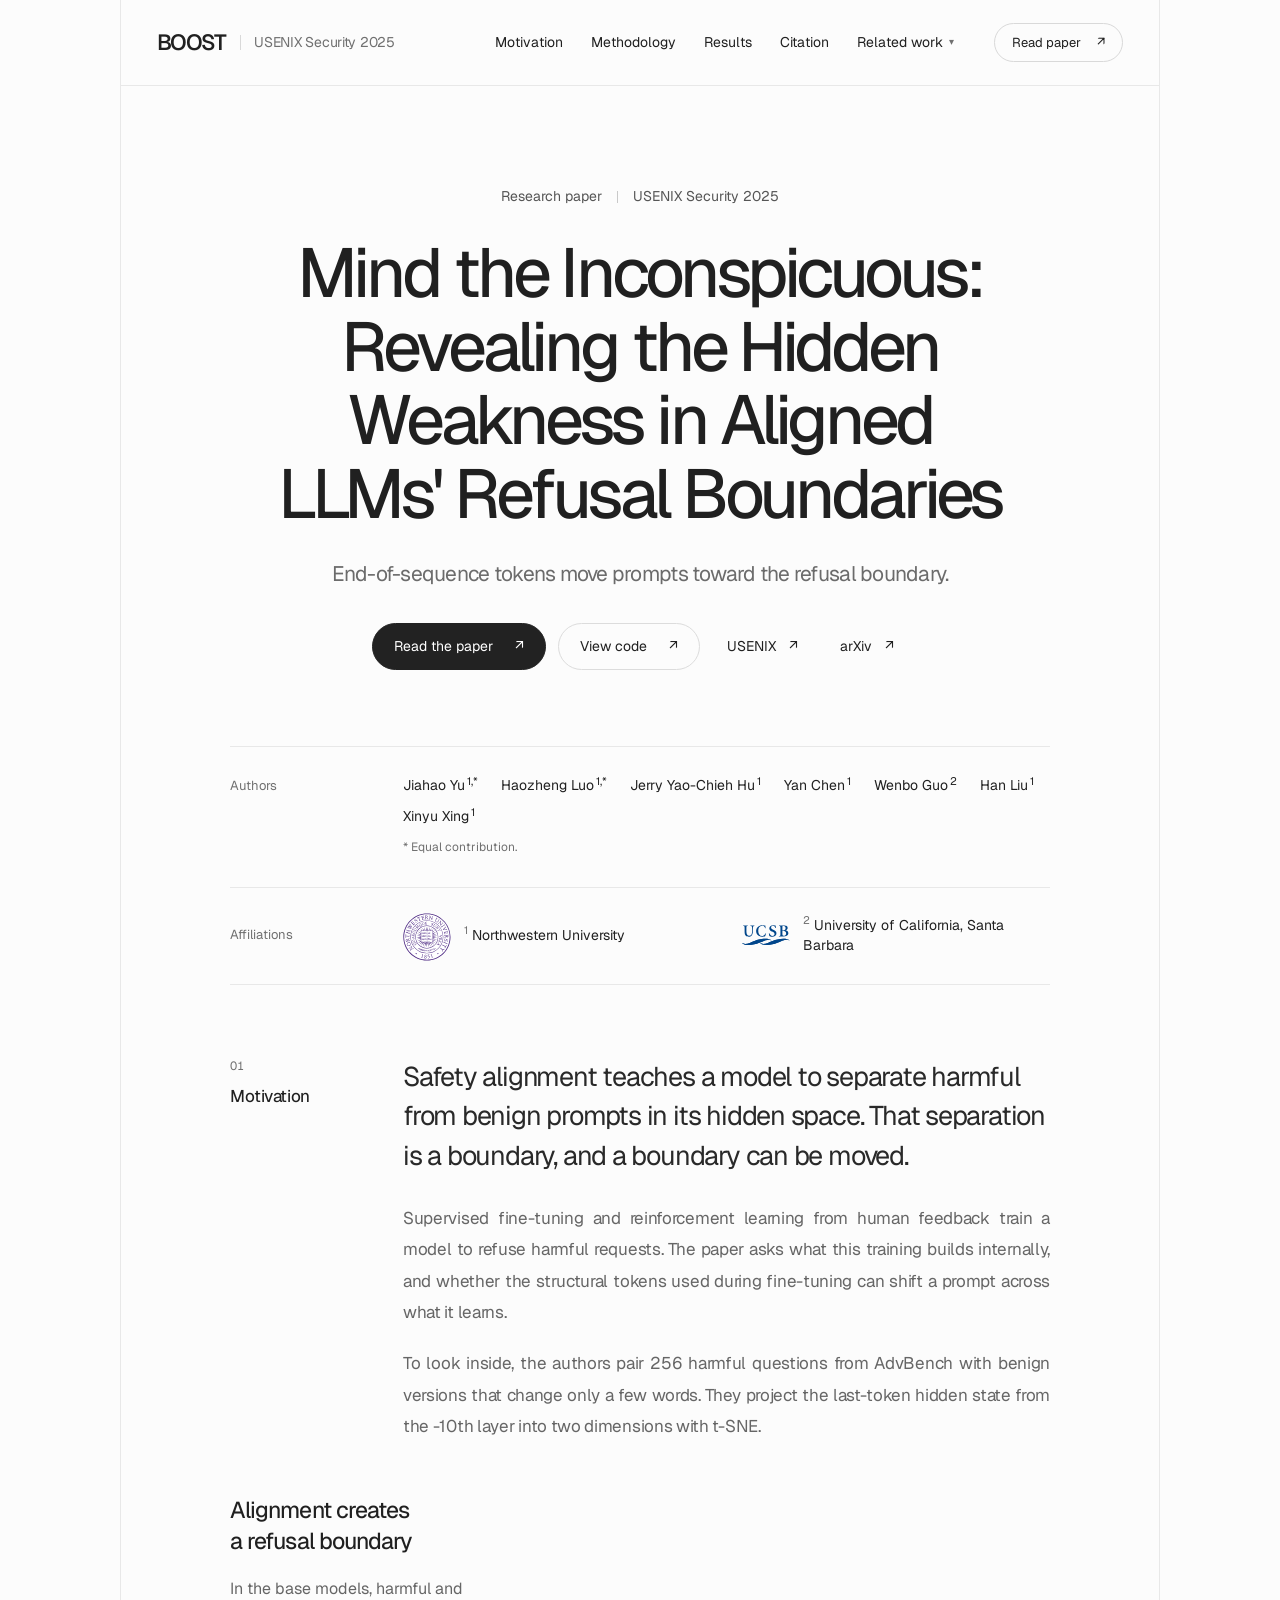
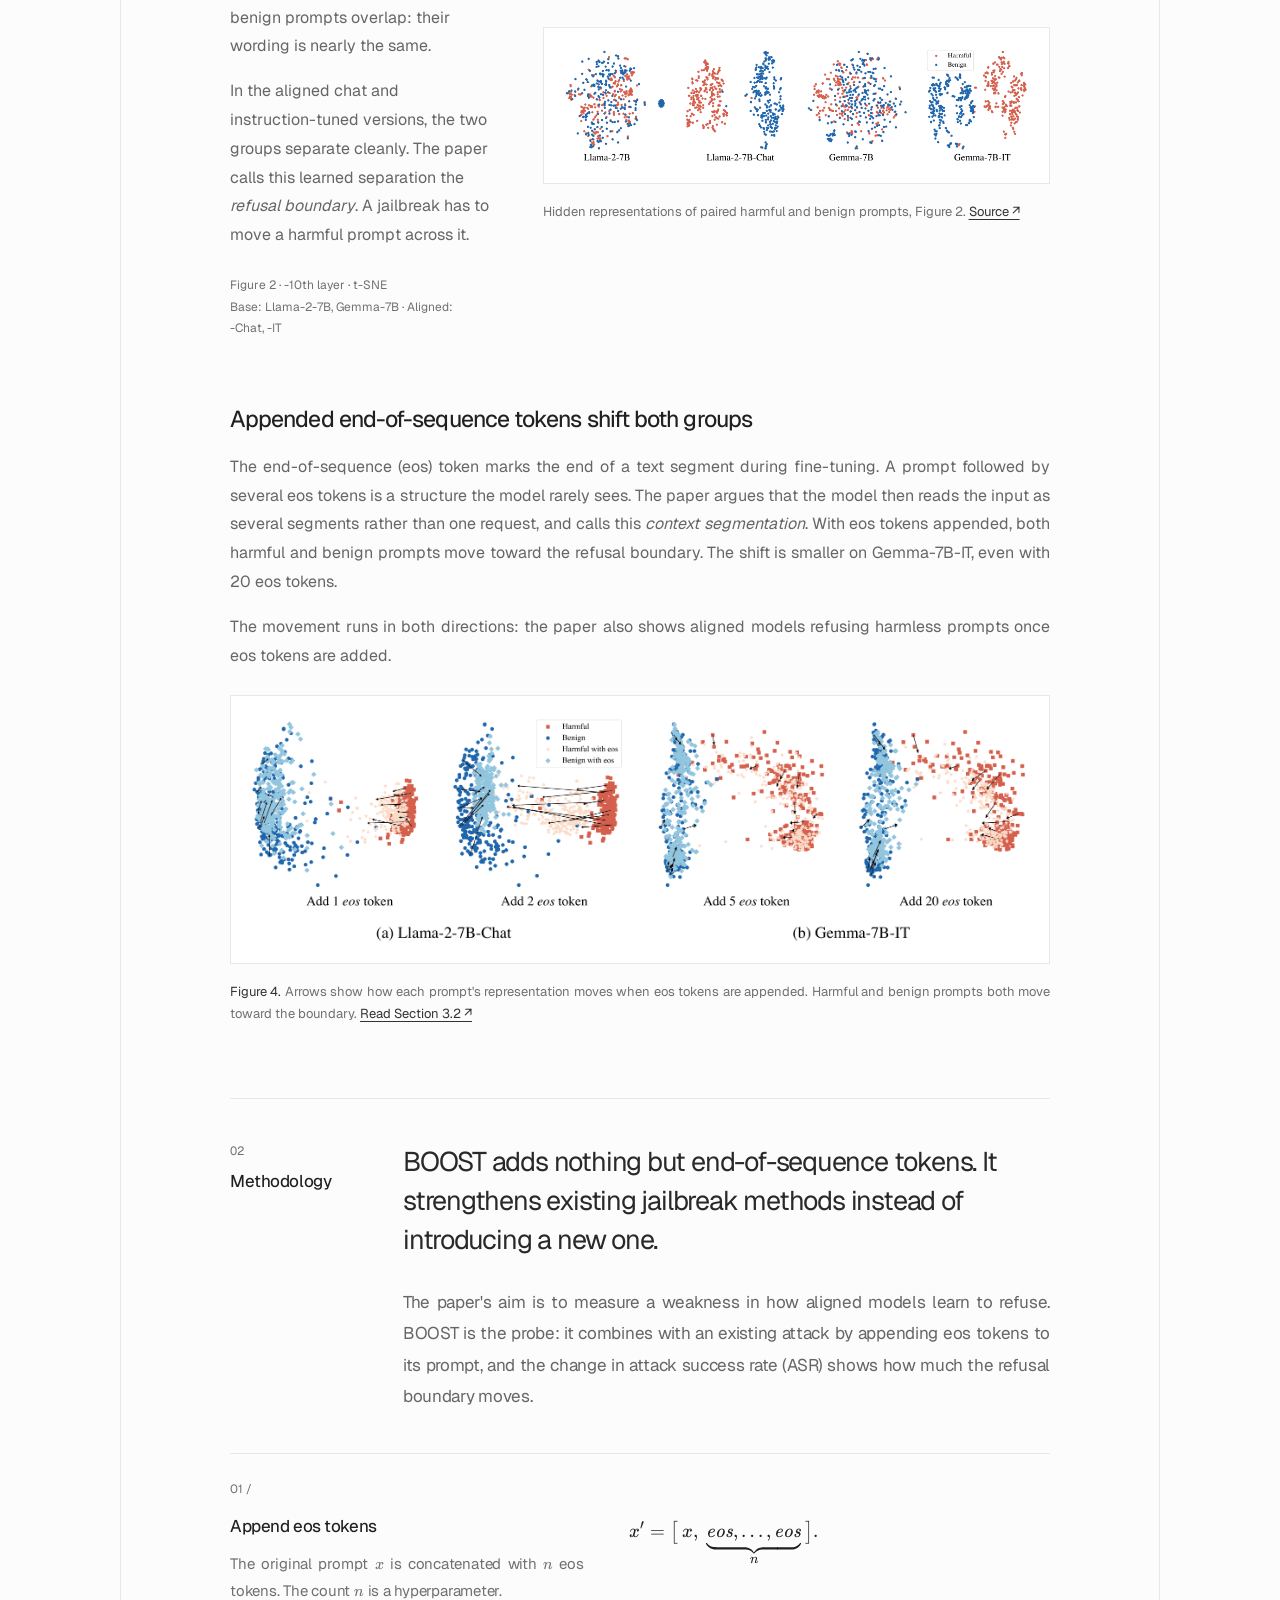
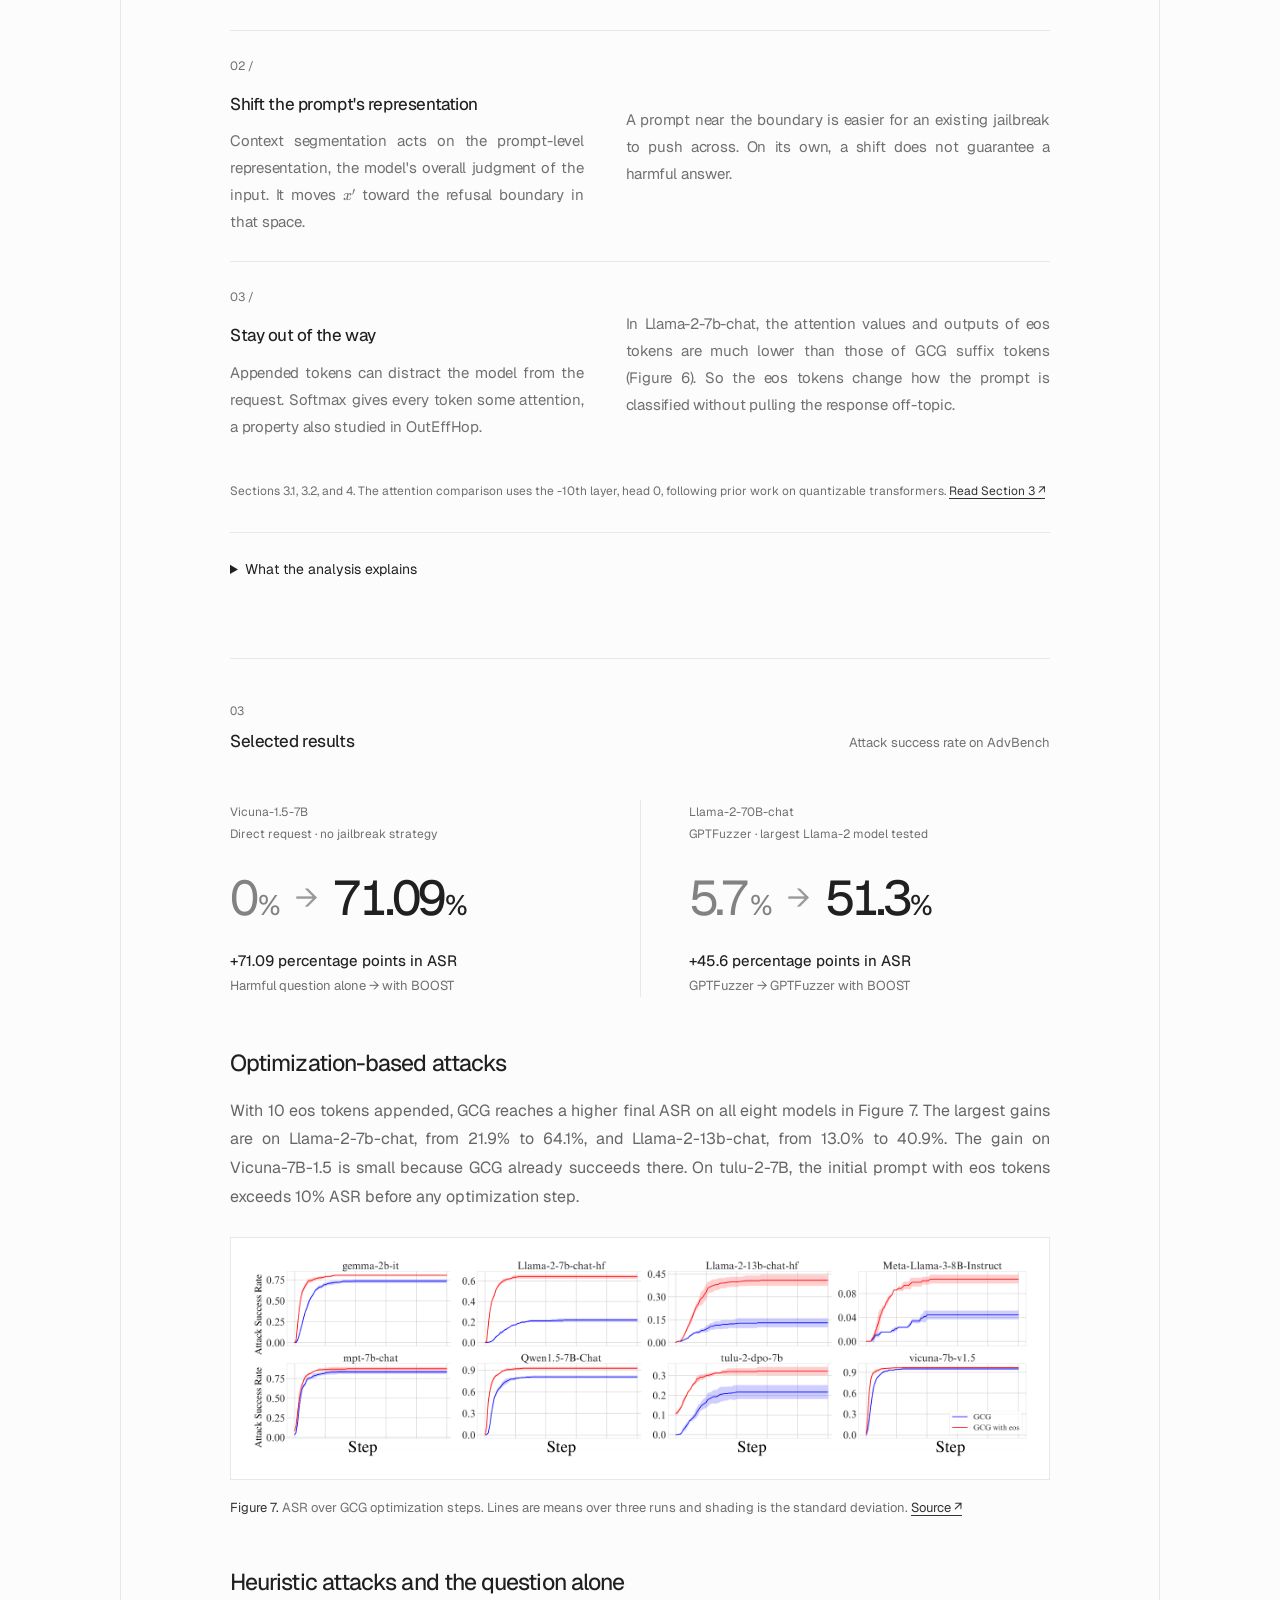
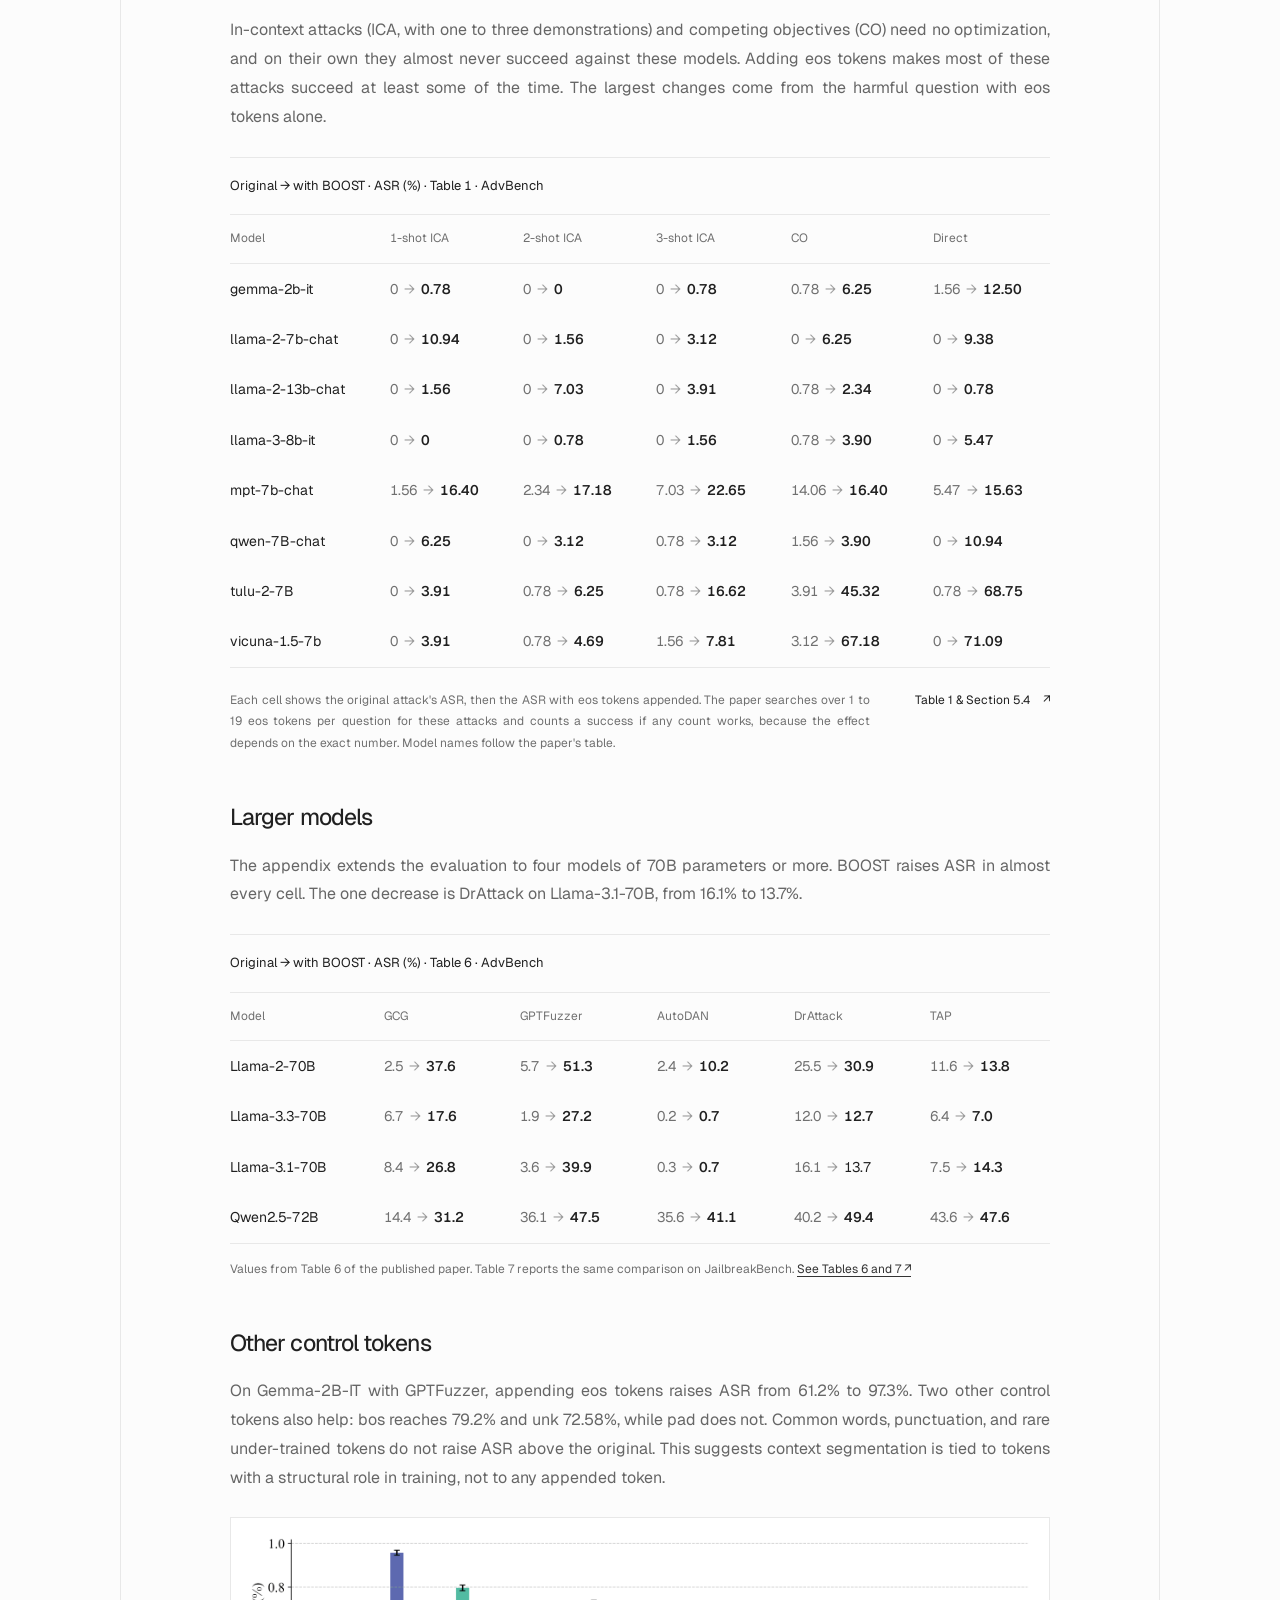
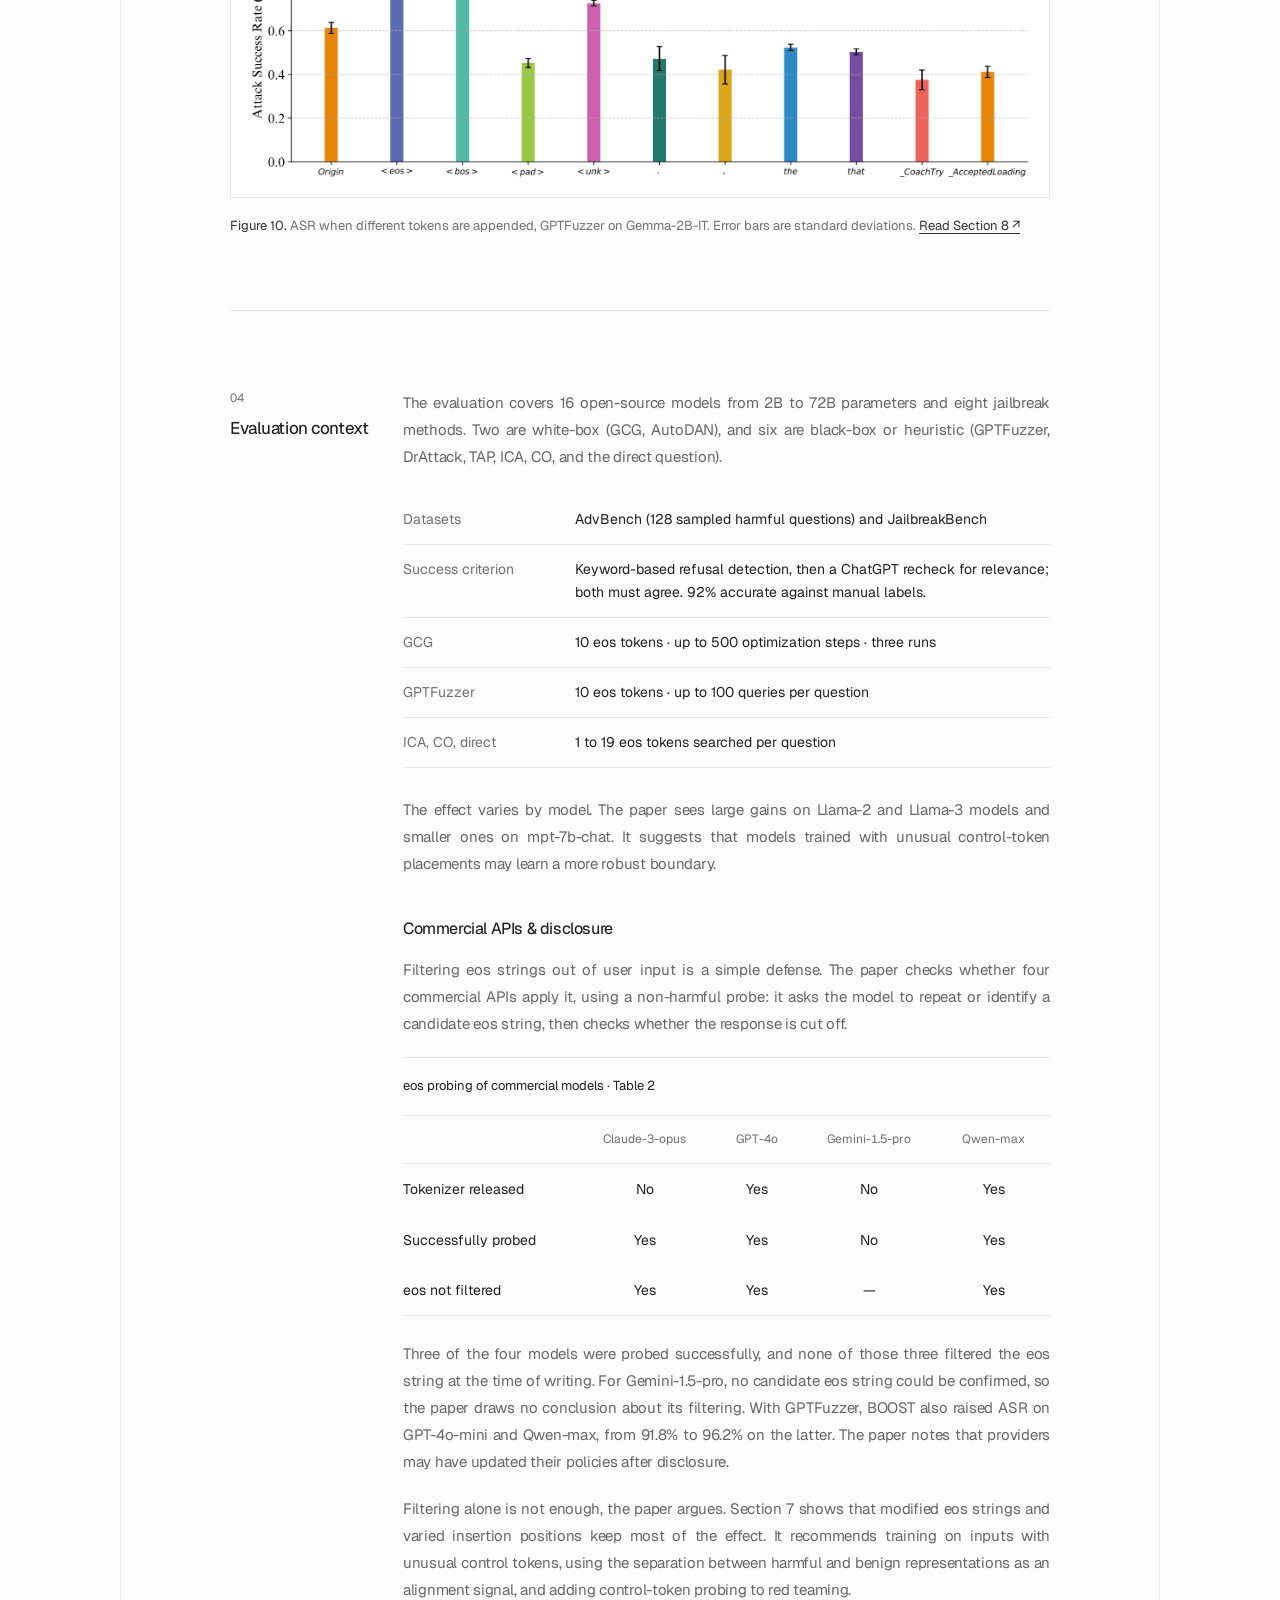
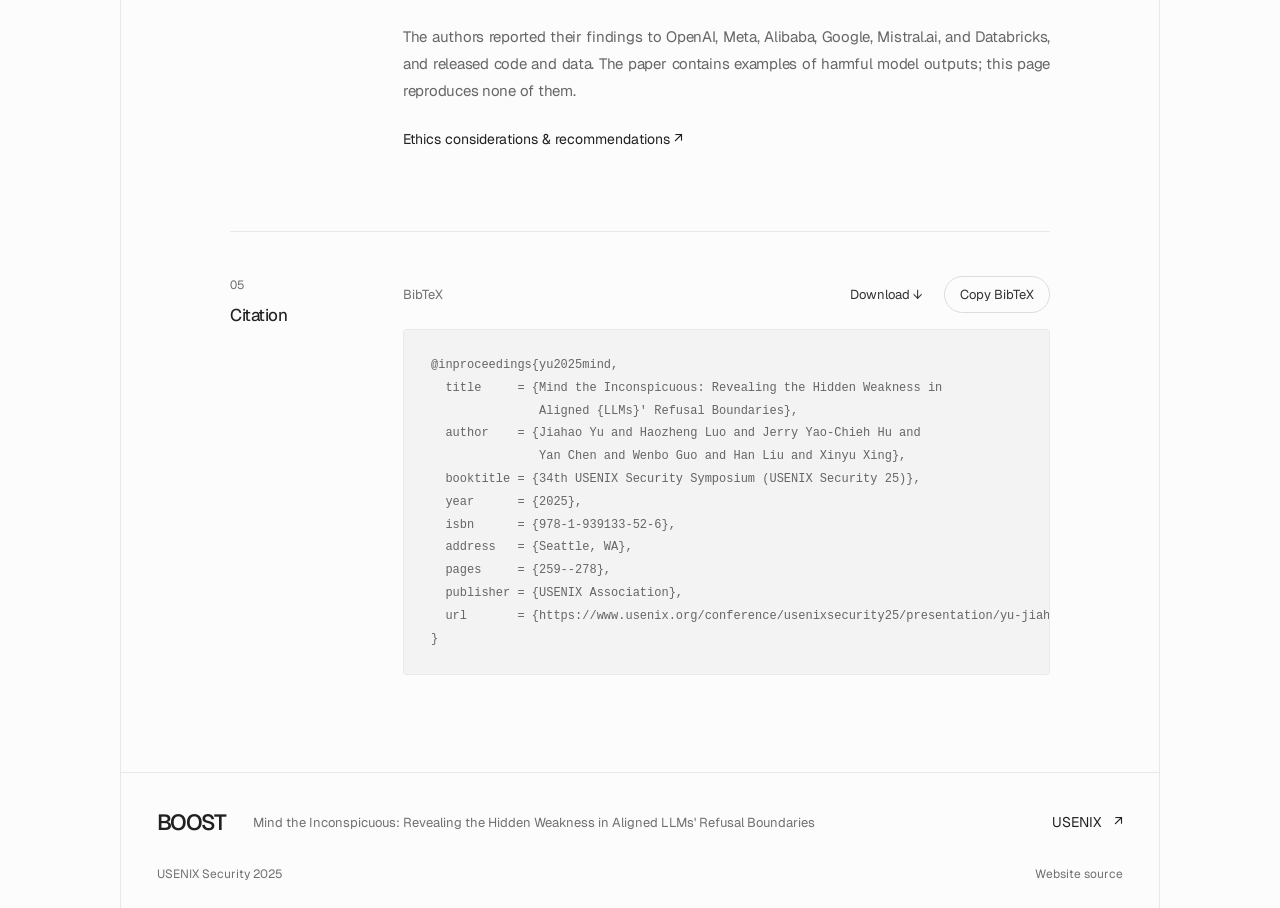
==== commit 8f7bf74a: "boost: set the long evaluation section at supporting-text size Co-Authored-By: Claude Opus 5.5 <nore" ====
--- a/boost/index.html
+++ b/boost/index.html
@@ -47,6 +47,9 @@
     .pair .arrow { color: #a0a0a0; margin-inline: 6px; }
     .pair.down .to { font-weight: 400; }
     .prose h3 { font-size: 17px; line-height: 1.45; font-weight: 450; letter-spacing: -.025em; margin: 40px 0 16px; }
+    /* Evaluation runs long here; set it at the size of the research-details notes so it reads as supporting text. */
+    .evaluation-section .prose p { font-size: 15px; line-height: 1.8; }
+    .evaluation-section .prose h3 { font-size: 16px; }
     .prose .table-wrap { margin: 4px 0 24px; }
     .check-table tbody td { text-align: center; }
     .check-table thead th:not(:first-child) { text-align: center; }
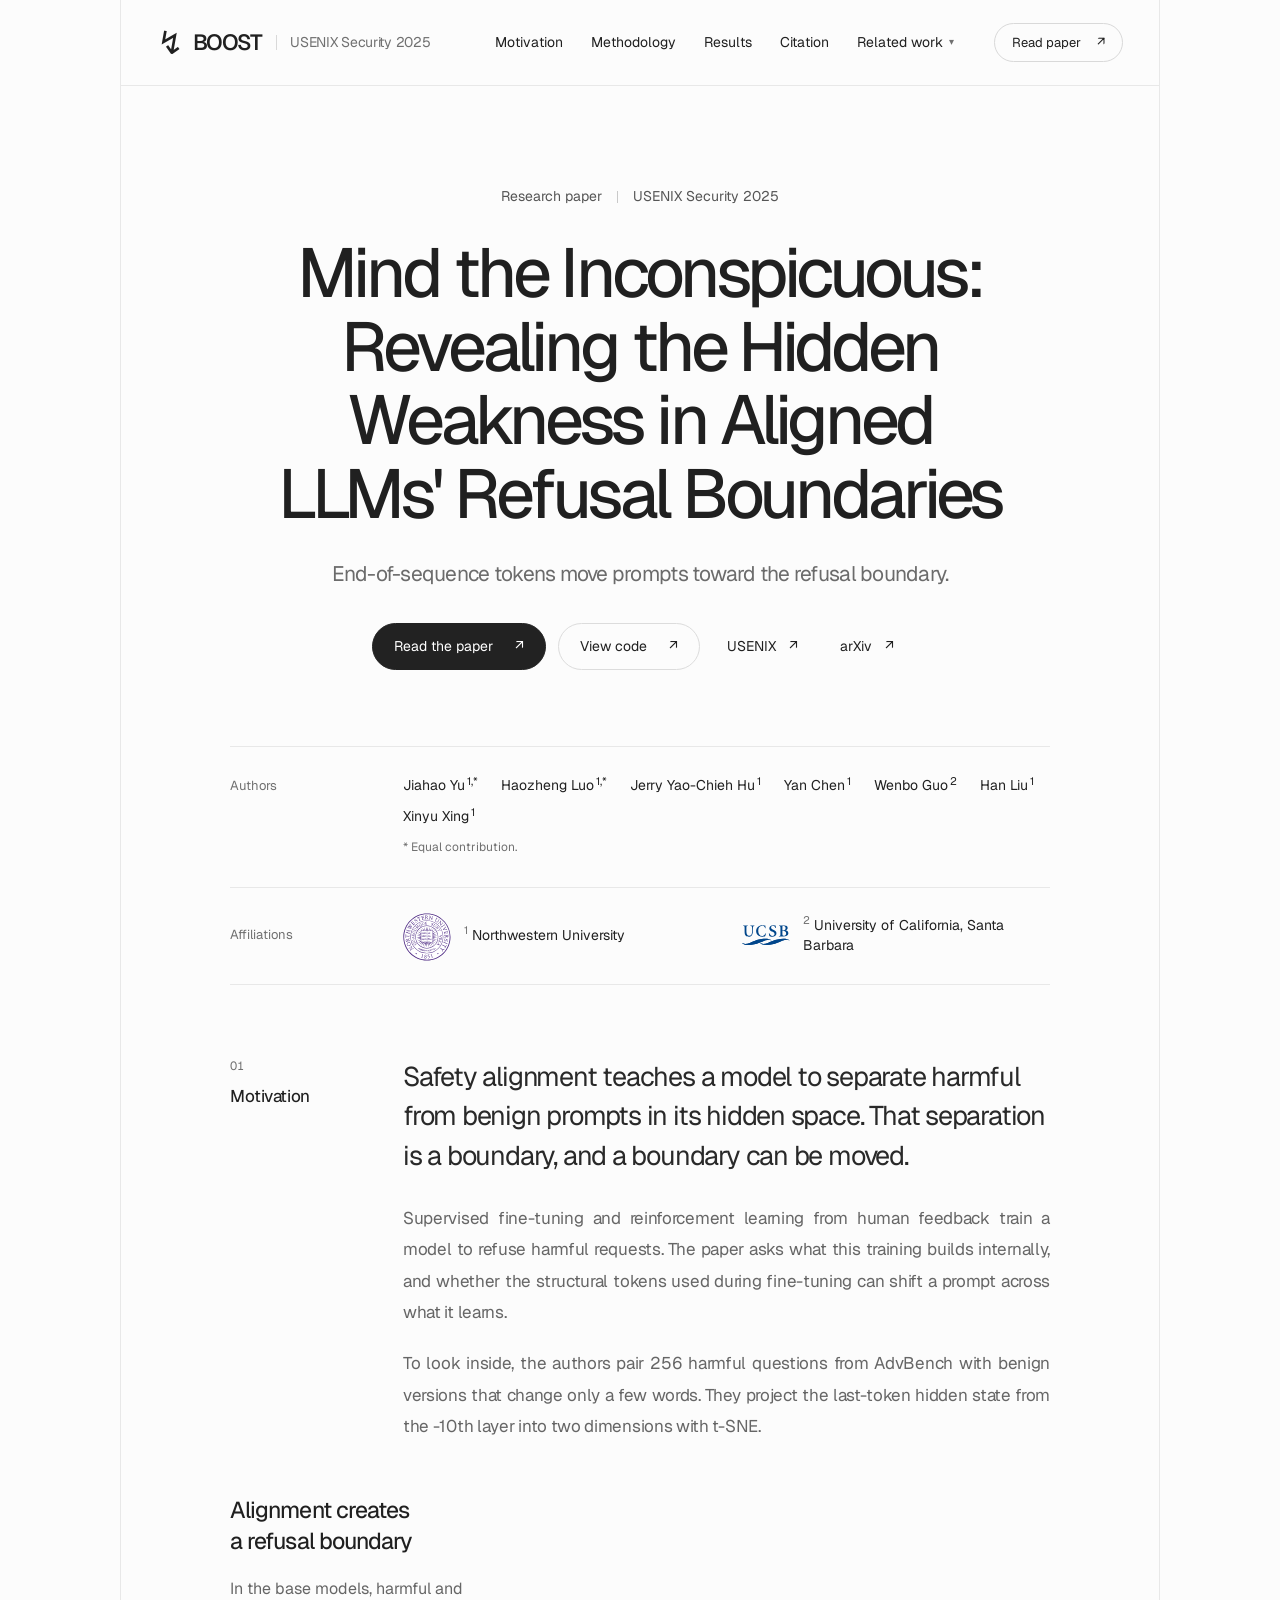
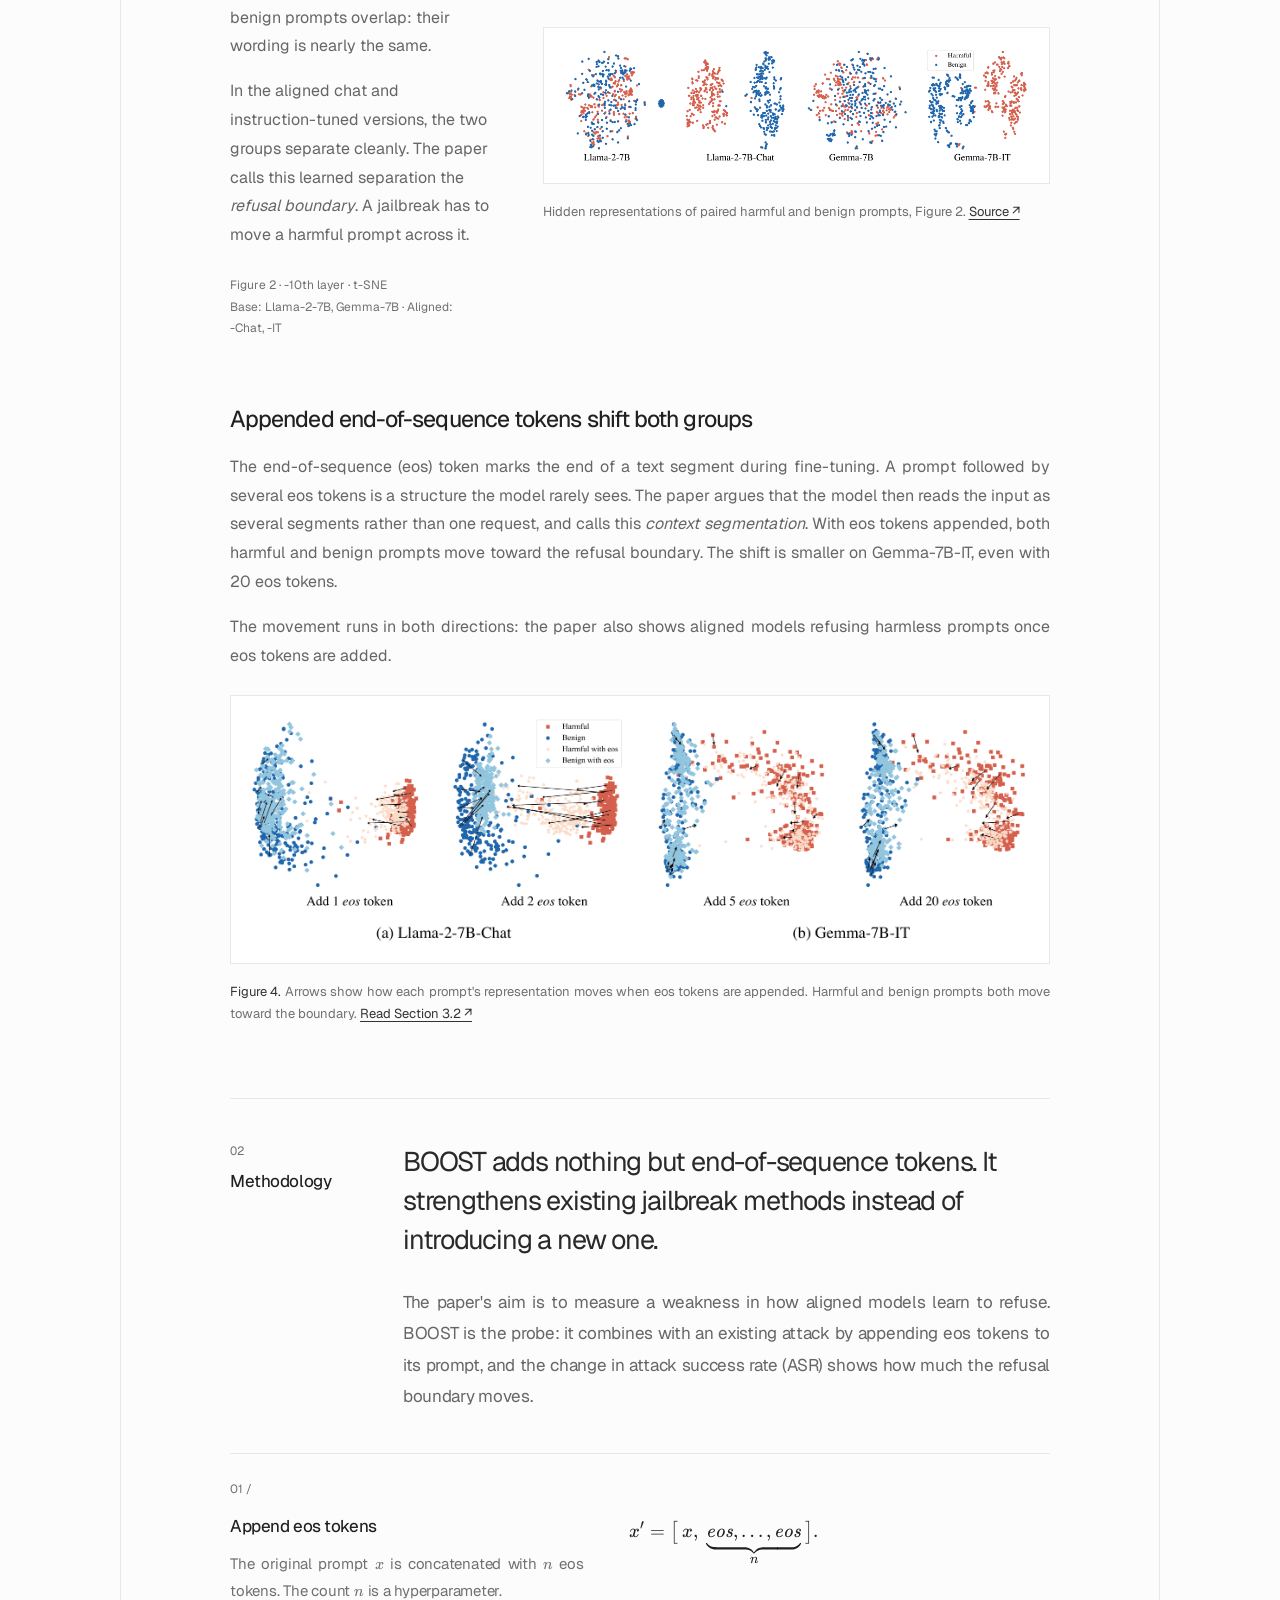
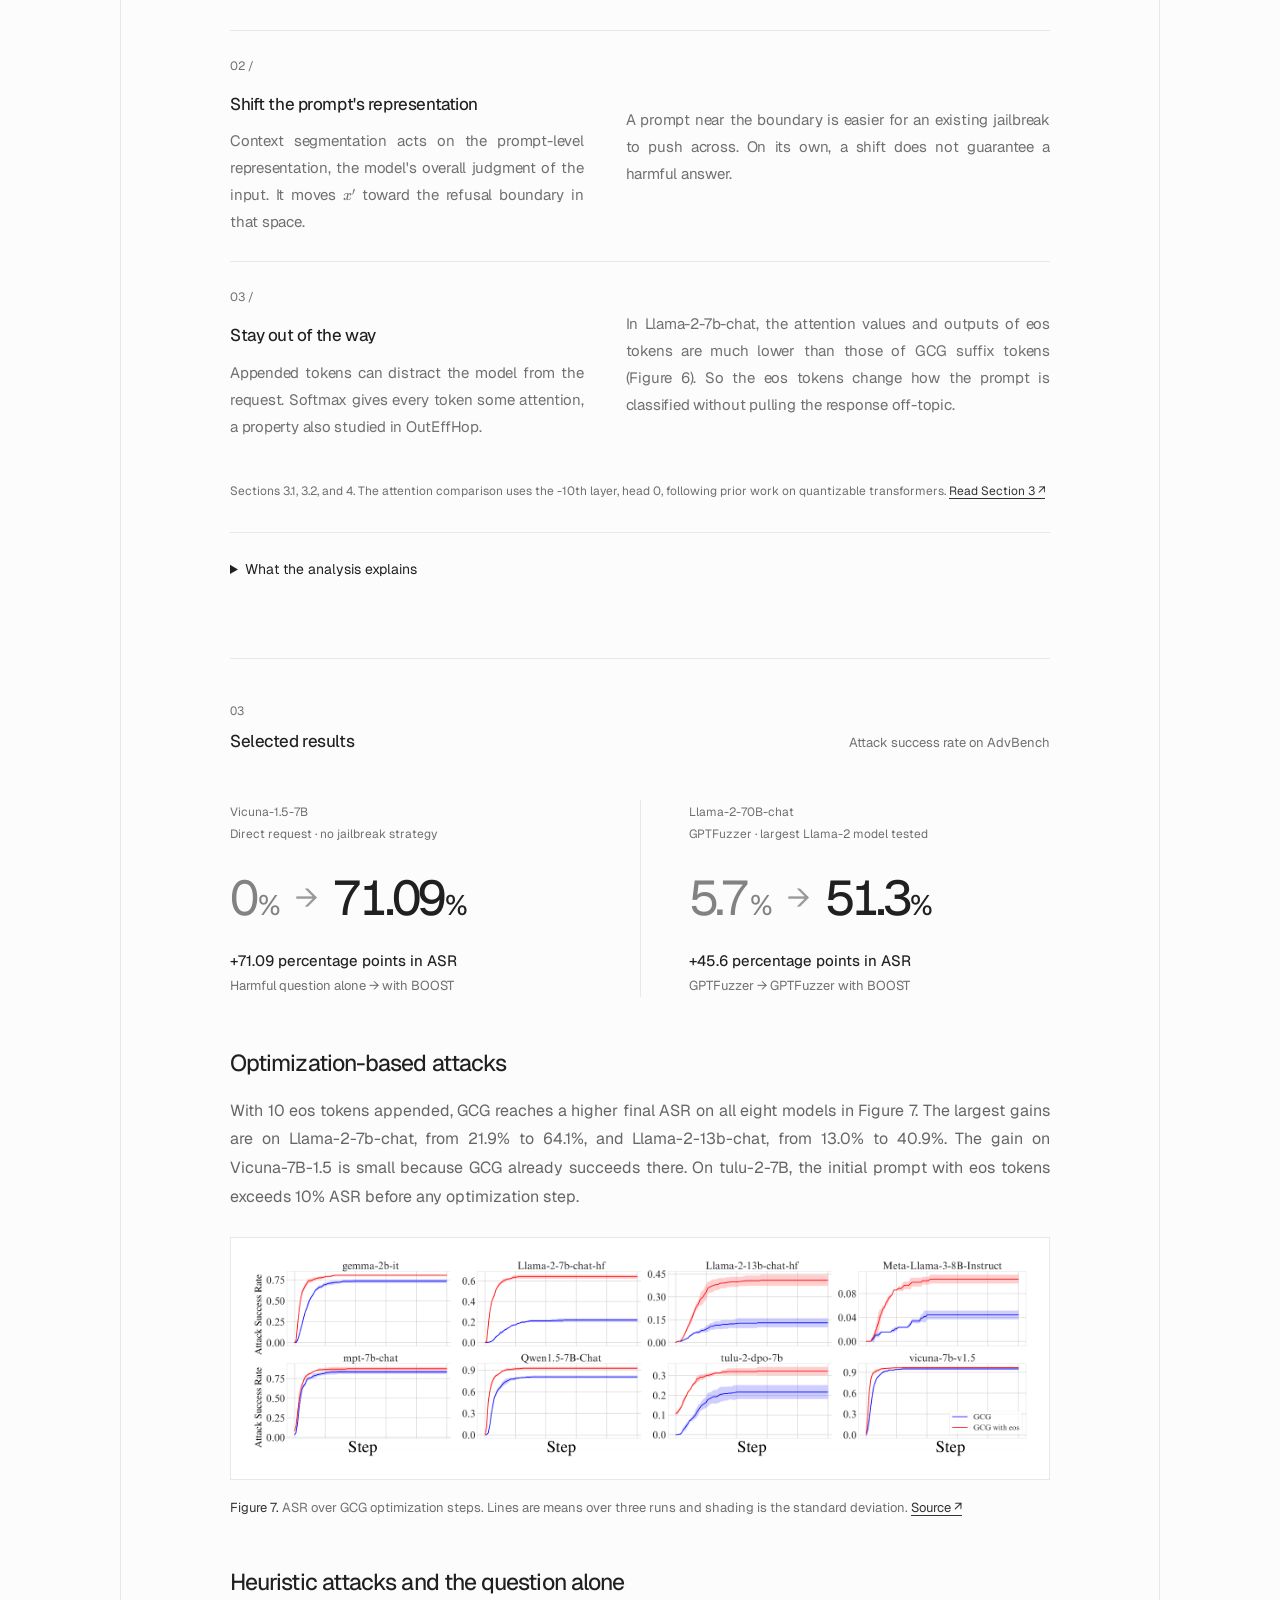
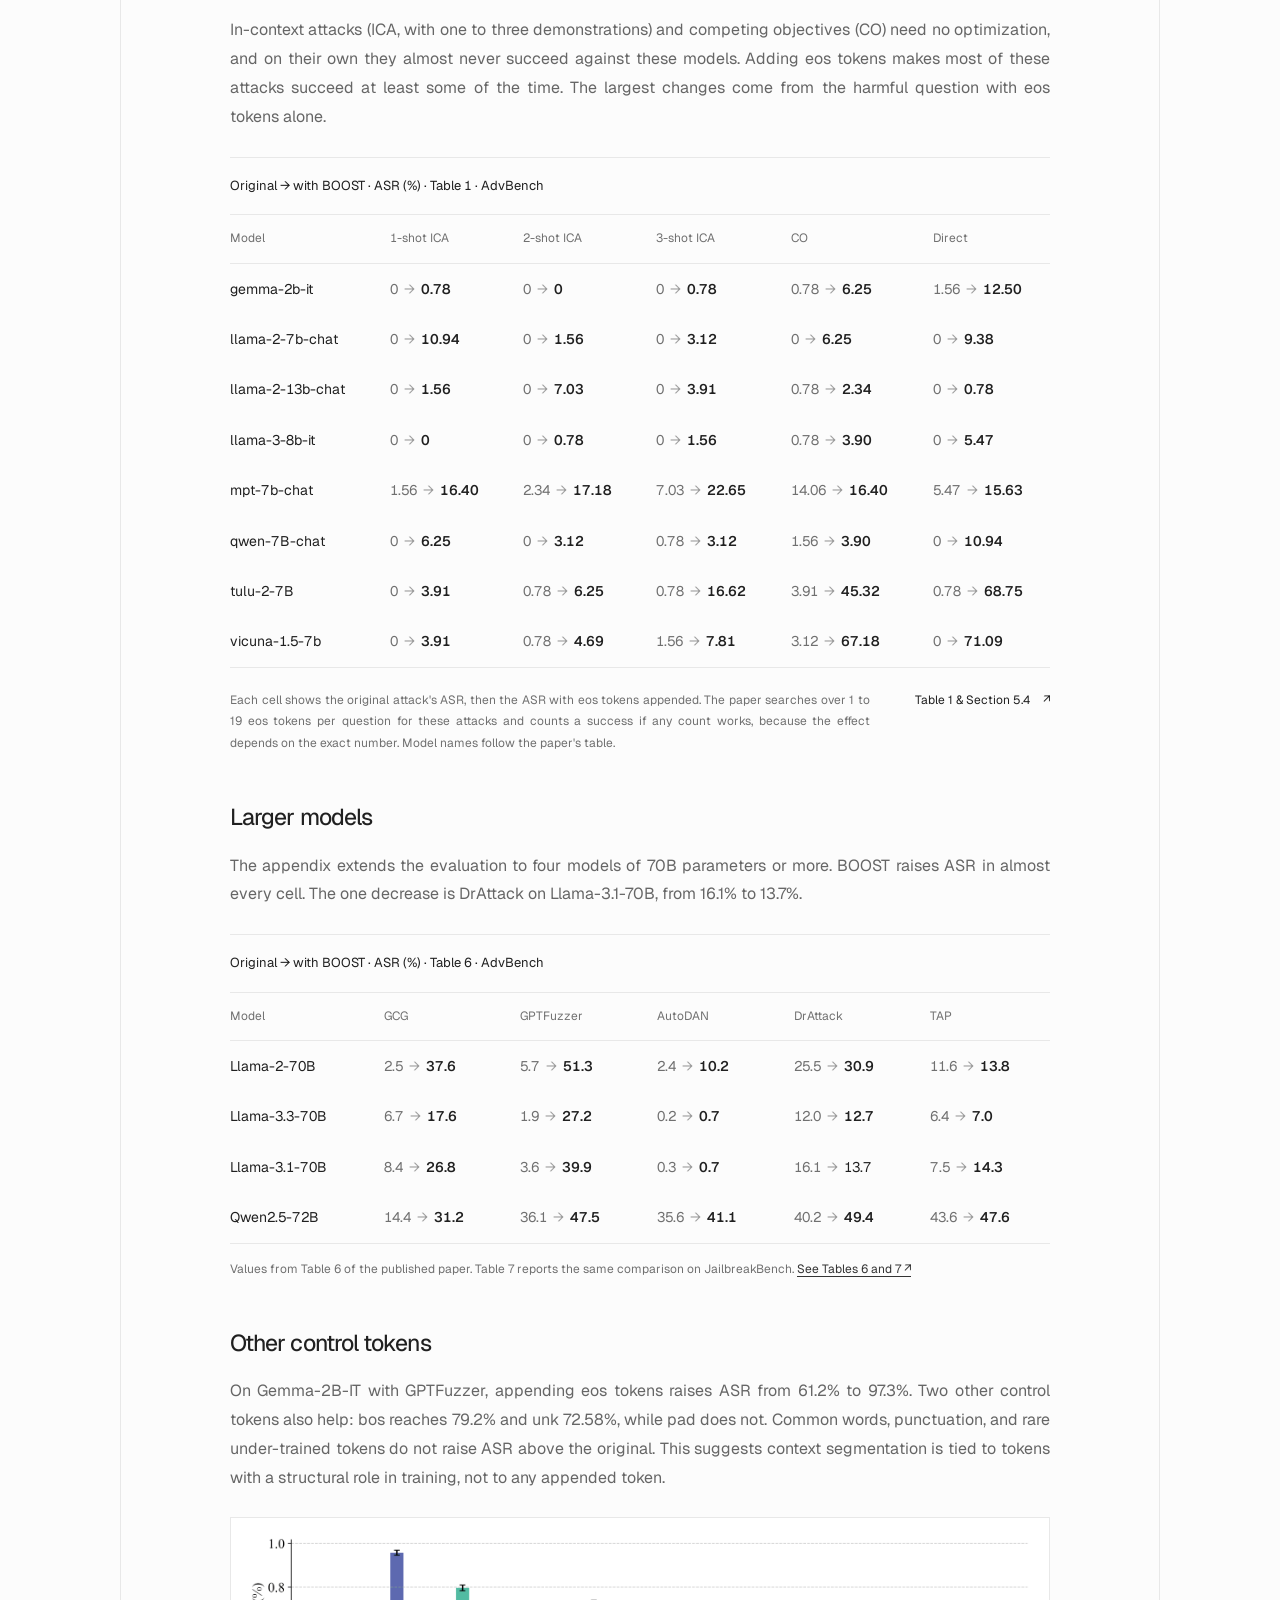
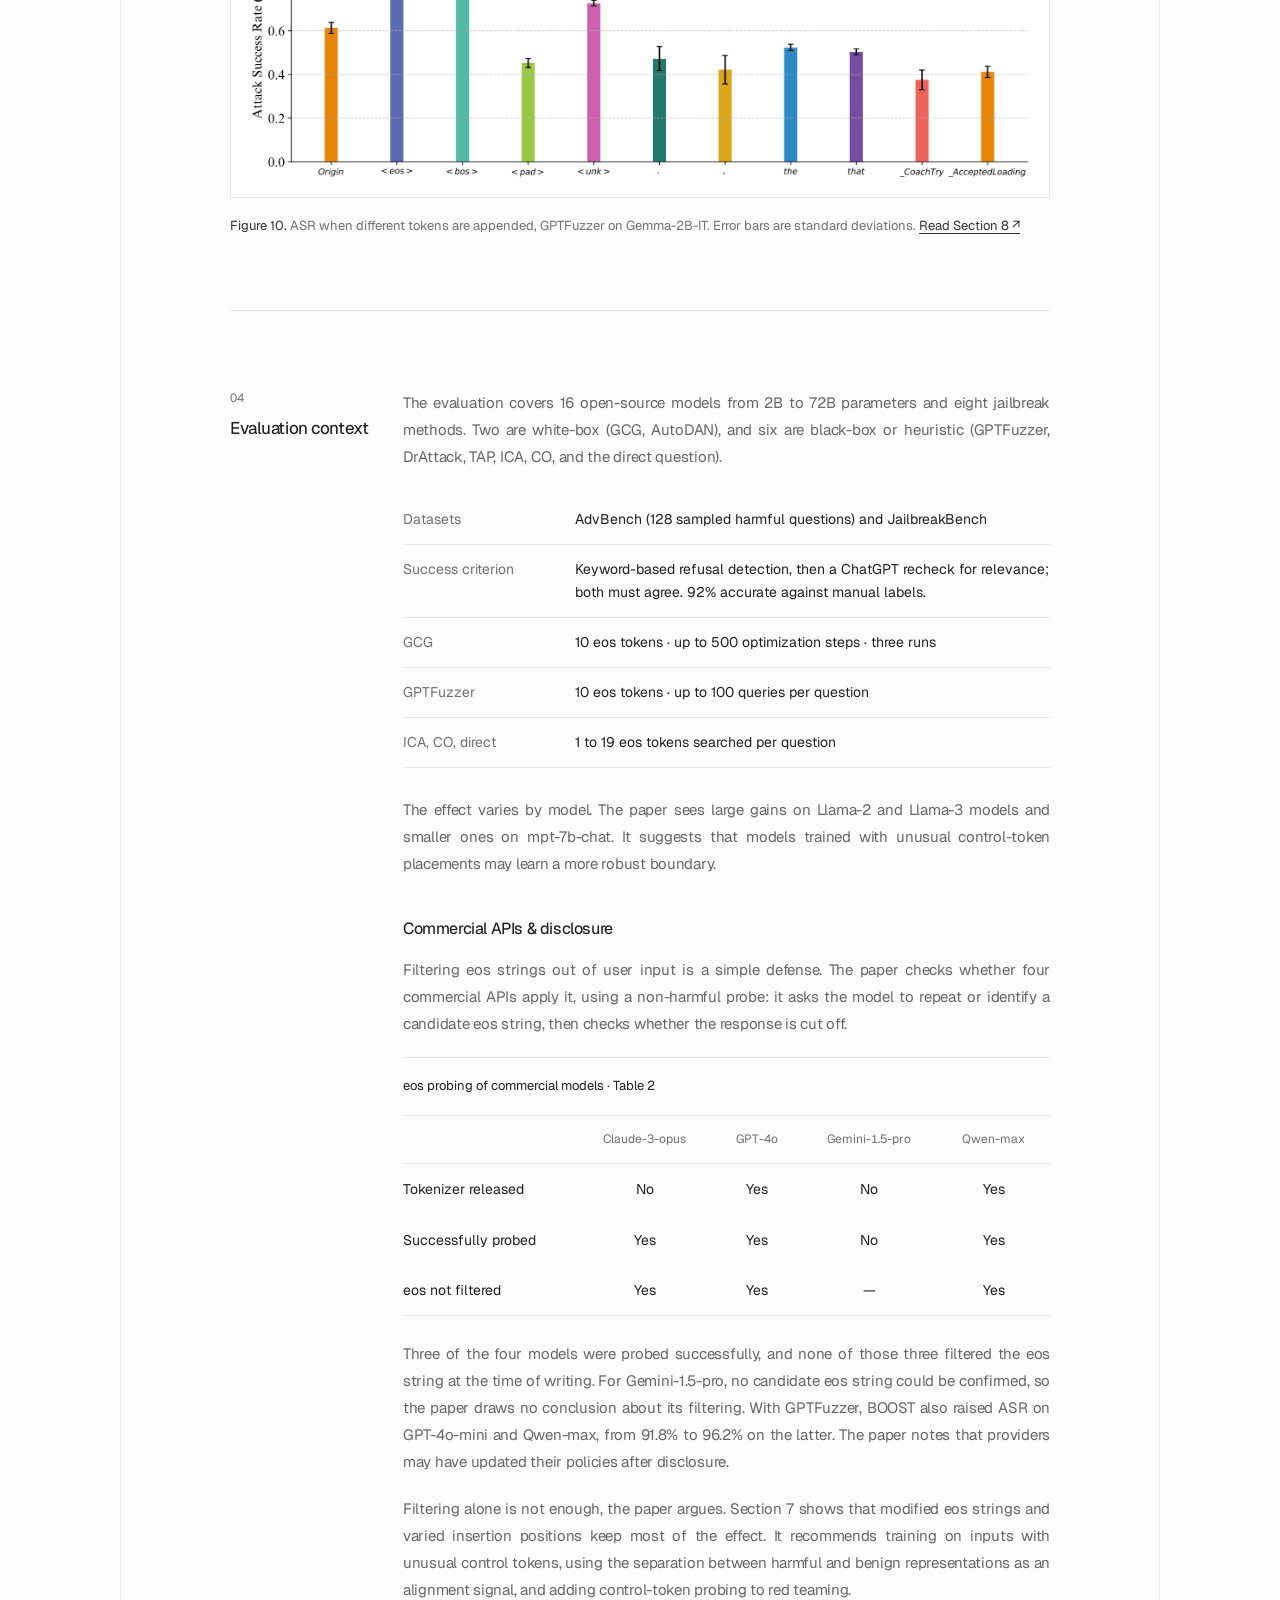
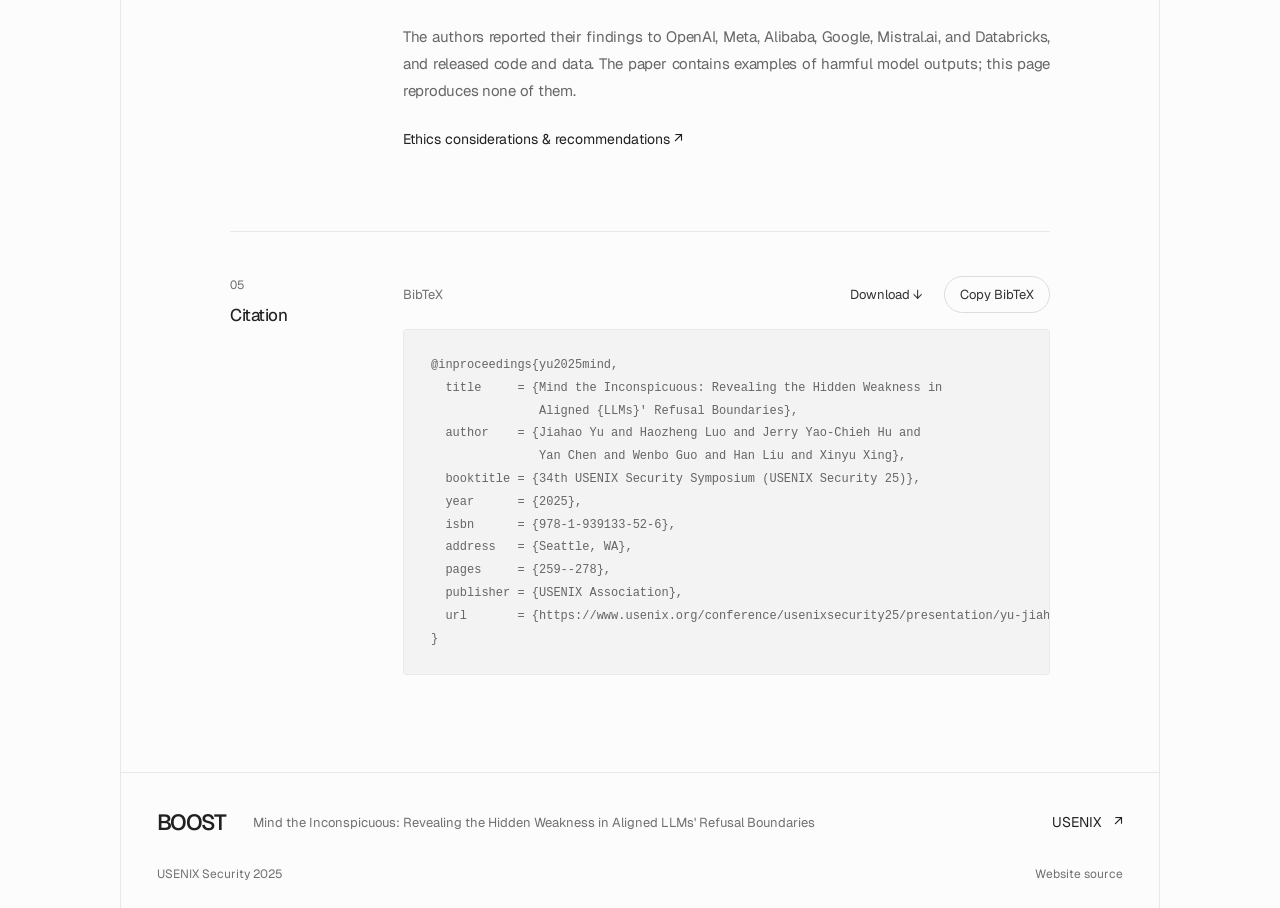
==== commit 150f90fe: "add brand-symbol icon to each sub-page wordmark Co-Authored-By: Claude Opus 4.7 (1M context) <norepl" ====
--- a/boost/index.html
+++ b/boost/index.html
@@ -38,7 +38,7 @@
   <link rel="preconnect" href="https://fonts.gstatic.com" crossorigin>
   <link href="https://fonts.googleapis.com/css2?family=Geist:wght@400;450;500;550;600&display=swap" rel="stylesheet">
   <link rel="stylesheet" href="../assets/vendor/katex/katex.min.css">
-  <link rel="stylesheet" href="../styles.css?v=16">
+  <link rel="stylesheet" href="../styles.css?v=17">
   <style>
     /* Page-specific: author names without profile links, and "before → after" table cells. */
     .authors > span { white-space: nowrap; }
@@ -62,7 +62,7 @@
   <a class="skip-link" href="#main">Skip to content</a>
   <div class="site-frame">
     <header class="site-header">
-      <a class="wordmark" href="./" aria-label="BOOST home">BOOST<span class="wordmark-note">USENIX Security 2025</span></a>
+      <a class="wordmark" href="./" aria-label="BOOST home"><span class="brand-symbol" aria-hidden="true">↯</span>BOOST<span class="wordmark-note">USENIX Security 2025</span></a>
       <nav aria-label="Main navigation"><a href="#motivation">Motivation</a><a href="#methodology">Methodology</a><a href="#results">Results</a><a href="#citation">Citation</a>
         <div class="nav-menu">
           <button type="button" class="nav-menu-toggle" aria-expanded="false" aria-controls="related-work">Related work <span class="nav-caret" aria-hidden="true">▾</span></button>
--- a/styles.css
+++ b/styles.css
@@ -62,12 +62,12 @@
 .paper-figure img { display: block; width: 100%; height: auto; }
 .paper-figure figcaption { font-size: 13px; line-height: 1.7; color: var(--muted); max-width: 850px; margin: 17px 0 0; }
 .paper-figure figcaption span { color: #333; }
-.method-steps { display: grid; grid-template-columns: 1fr; list-style: none; padding: 0; margin: 34px 0 0; }
+.method-steps { display: grid; grid-template-columns: minmax(0, 1fr); list-style: none; padding: 0; margin: 34px 0 0; }
 .method-steps li { display: grid; grid-template-columns: minmax(0, 1fr) minmax(0, 1.2fr); gap: 42px; align-items: center; padding: 26px 0; border-top: 1px solid var(--line); }
 .step-index { display: block; font-size: 12px; color: #707070; margin-bottom: 15px; }
 .method-steps h3 { font-size: 17px; line-height: 1.5; font-weight: 450; letter-spacing: -.025em; margin-bottom: 10px; }
 .method-steps p { font-size: 15px; line-height: 1.8; letter-spacing: -.015em; color: #707070; }
-.result-highlights { display: grid; grid-template-columns: 1fr 1fr; margin: 46px 0 51px; }
+.result-highlights { display: grid; grid-template-columns: repeat(2, minmax(0, 1fr)); margin: 46px 0 51px; }
 .result-highlights article { padding-right: 30px; }
 .result-highlights article + article { padding-left: 48px; padding-right: 0; border-left: 1px solid var(--line); }
 .metric-label { font-size: 14px; line-height: 1.6; }
@@ -189,7 +189,7 @@
 /* Paper menu in the header: hover or focus opens it on desktop; tap toggles it on touch. */
 nav { align-items: center; }
 .nav-menu { position: relative; }
-.nav-menu-toggle { display: inline-flex; align-items: center; gap: 6px; padding: 0; border: 0; background: none; color: inherit; font-size: inherit; line-height: inherit; }
+.nav-menu-toggle { display: inline-flex; align-items: center; gap: 6px; white-space: nowrap; padding: 0; border: 0; background: none; color: inherit; font-size: inherit; line-height: inherit; }
 .nav-menu-toggle:hover { color: #707070; }
 .nav-caret { font-size: 10px; color: var(--muted); transition: transform .15s; }
 .nav-menu-list { position: absolute; top: 100%; right: -18px; z-index: 20; width: 360px; margin: 0; padding: 8px; padding-top: 18px; list-style: none; background: transparent; visibility: hidden; opacity: 0; transform: translateY(-4px); transition: opacity .15s, transform .15s, visibility .15s; }
@@ -214,7 +214,7 @@
   .site-header { padding-inline: 27px; gap: 28px; }
   .wordmark-note { display: none; }
   .reading-intro { grid-template-columns: 112px minmax(0, 1fr); }
-  .observation-layout { gap: 25px; grid-template-columns: 1fr 1.4fr; }
+  .observation-layout { gap: 25px; grid-template-columns: minmax(0, 1fr) minmax(0, 1.4fr); }
   nav { gap: 22px; }
   .hero { padding: 86px 26px 64px; }
   .author-band, .affiliation-band, .reading-section, .motivation-section, .method-section, .results-section { margin-inline: 38px; }
@@ -238,7 +238,10 @@
   nav { width: 100%; margin-left: 0; justify-content: space-between; }
   .site-header { flex-wrap: wrap; }
   nav a, .nav-menu-toggle { padding-block: 6px; }
-  .nav-menu-list { right: -8px; width: min(340px, calc(100vw - 32px)); }
+  /* Anchor the menu to the full-width nav so it never extends past the screen edge. */
+  nav { position: relative; }
+  .nav-menu { position: static; }
+  .nav-menu-list { right: 0; width: min(340px, 100%); }
   .hero { padding: 67px 20px 49px; }
   .paper-meta { font-size: 12px; gap: 12px; }
   h1 { font-size: clamp(36px, 6.9vw, 53px); line-height: 1.12; letter-spacing: -.06em; margin: 28px auto 22px; }
@@ -247,13 +250,13 @@
   .button { font-size: 13px; padding: 10px 16px; min-height: 44px; gap: 15px; }
   .resource-links .text-link { font-size: 12px; padding: 8px 10px; }
   .author-band, .affiliation-band, .reading-section, .motivation-section, .method-section, .results-section { margin-inline: 24px; }
-  .author-band { grid-template-columns: 1fr; gap: 13px; padding: 23px 0 26px; }
-  .affiliation-band { grid-template-columns: 1fr; gap: 12px; padding: 21px 0 24px; }
+  .author-band { grid-template-columns: minmax(0, 1fr); gap: 13px; padding: 23px 0 26px; }
+  .affiliation-band { grid-template-columns: minmax(0, 1fr); gap: 12px; padding: 21px 0 24px; }
   .affiliation-band h2 { padding-top: 0; }
-  .affiliations { grid-template-columns: 1fr; row-gap: 15px; font-size: 13px; }
+  .affiliations { grid-template-columns: minmax(0, 1fr); row-gap: 15px; font-size: 13px; }
   .author-band .author-note { grid-column: 1; }
   .authors { font-size: 13px; column-gap: 18px; row-gap: 7px; }
-  .reading-section { grid-template-columns: 1fr; gap: 24px; padding-block: 43px; }
+  .reading-section { grid-template-columns: minmax(0, 1fr); gap: 24px; padding-block: 43px; }
   .section-label { flex-direction: row; align-items: baseline; gap: 15px; }
   .section-number { font-size: 11px; }
   .section-label h2 { font-size: 16px; }
@@ -264,12 +267,12 @@
   .wide-section-heading .text-link { font-size: 12px; }
   .figure-image { padding: 14px 8px; margin-inline: -12px; }
   .paper-figure figcaption { font-size: 12px; }
-  .reading-intro { grid-template-columns: 1fr; gap: 25px; margin-bottom: 30px; }
-  .observation-layout, .quantization-figures { grid-template-columns: 1fr; gap: 22px; }
+  .reading-intro { grid-template-columns: minmax(0, 1fr); gap: 25px; margin-bottom: 30px; }
+  .observation-layout, .quantization-figures { grid-template-columns: minmax(0, 1fr); gap: 22px; }
   .observation-copy h3, .subsection-heading h3 { font-size: 21px; }
   .subsection-heading { margin-top: 34px; }
   .compact-figure { padding: 10px 6px; }
-  .protocol > div { grid-template-columns: 1fr; gap: 5px; }
+  .protocol > div { grid-template-columns: minmax(0, 1fr); gap: 5px; }
   .component-table { max-width: 100%; }
 
   .method-steps { gap: 0; margin-top: 27px; }
@@ -279,7 +282,7 @@
   .method-steps h3 { font-size: 16px; margin-bottom: 7px; }
   .method-steps p { font-size: 15px; }
   .section-aside { display: none; }
-  .result-highlights { grid-template-columns: 1fr; gap: 31px; margin: 30px 0 36px; }
+  .result-highlights { grid-template-columns: minmax(0, 1fr); gap: 31px; margin: 30px 0 36px; }
   .result-highlights article { padding: 0; }
   .result-highlights article + article { padding: 26px 0 0; border-left: 0; border-top: 1px solid var(--line); }
   .metric-values { font-size: clamp(35px, 9.8vw, 52px); gap: 17px; margin: 18px 0 14px; }
